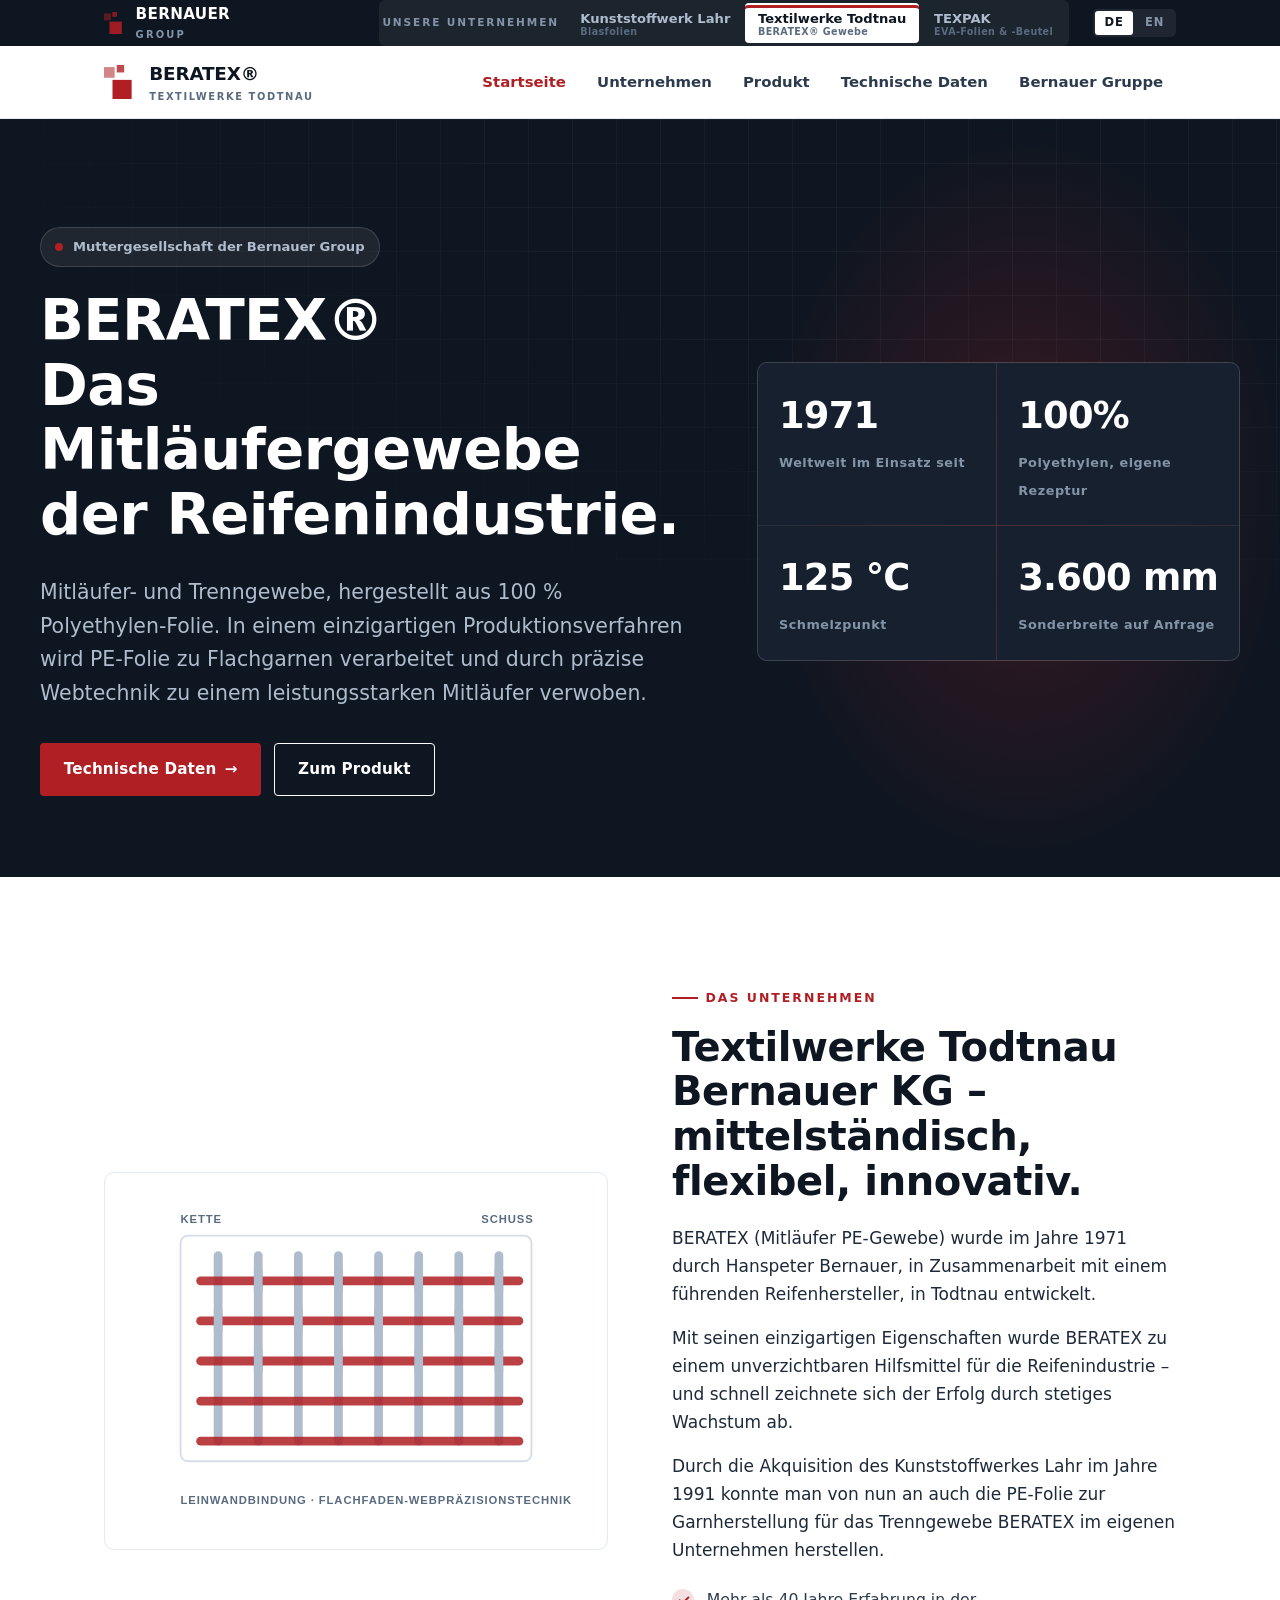
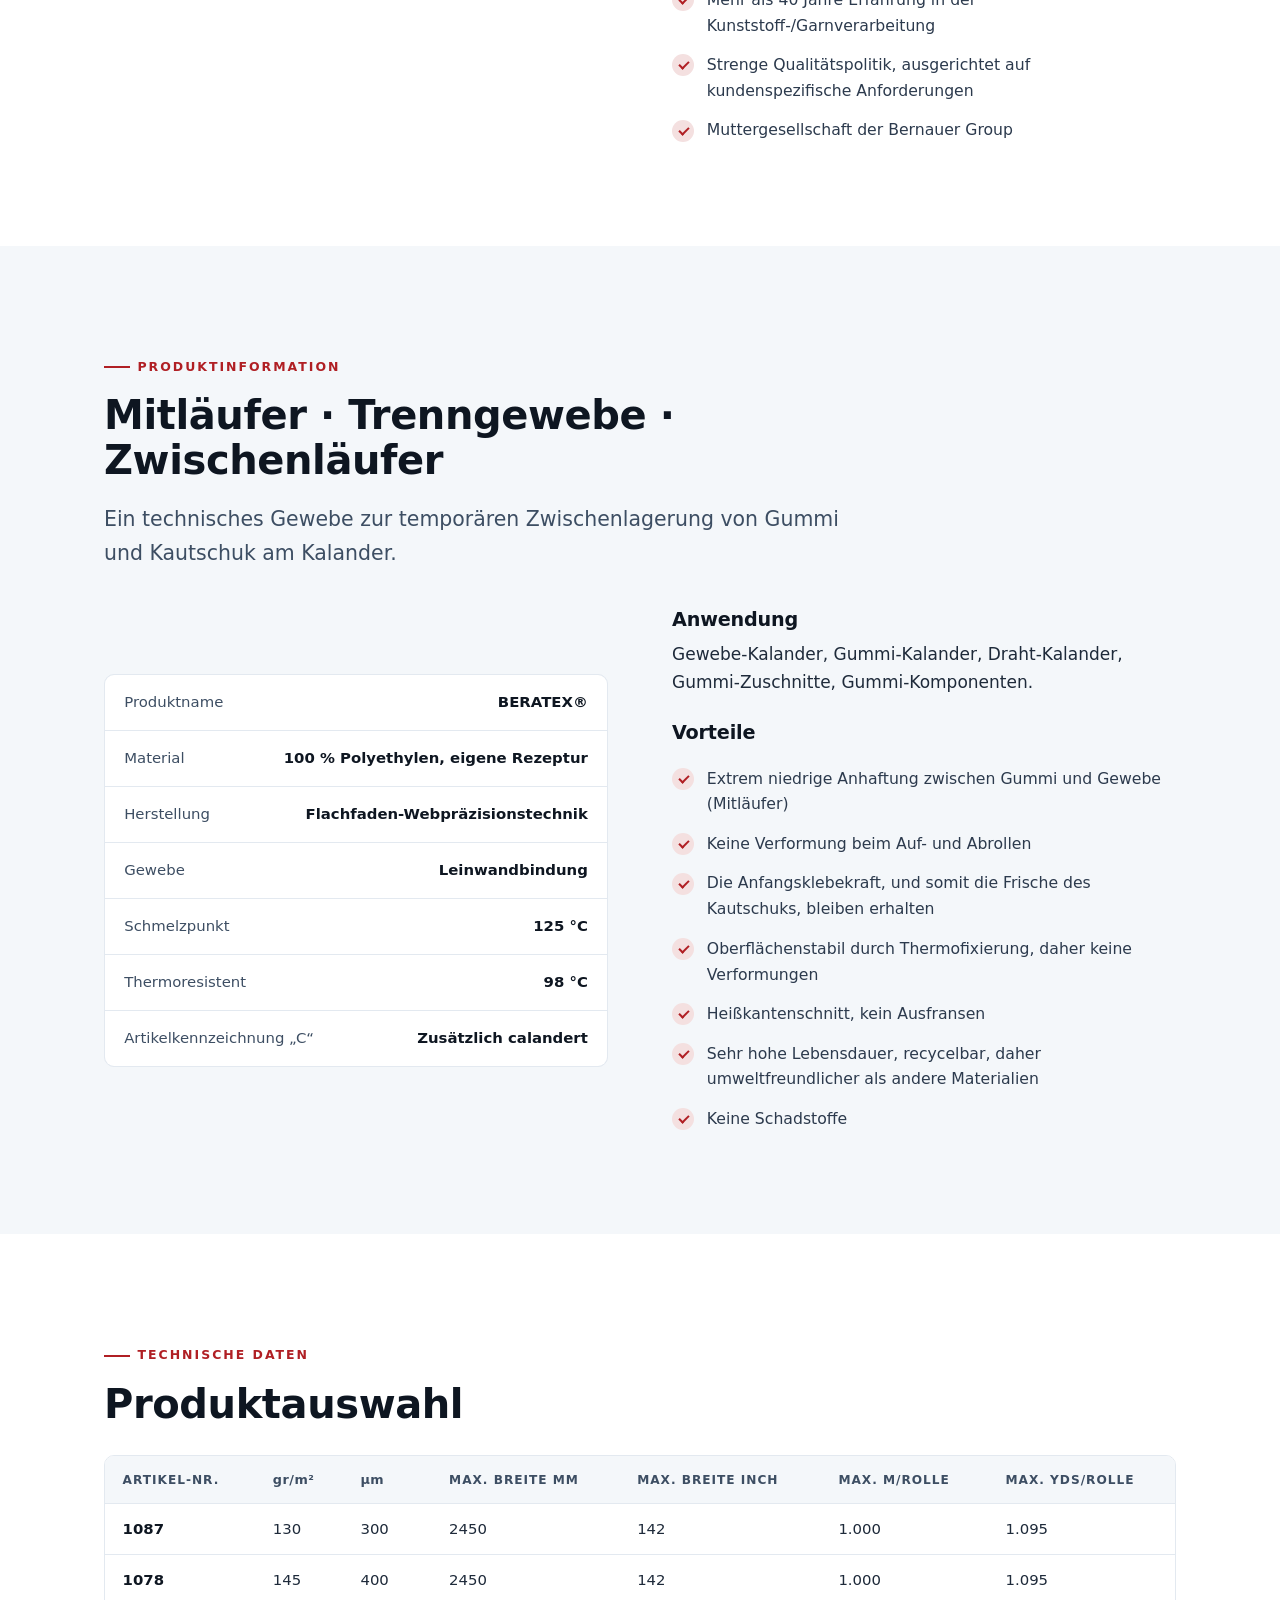
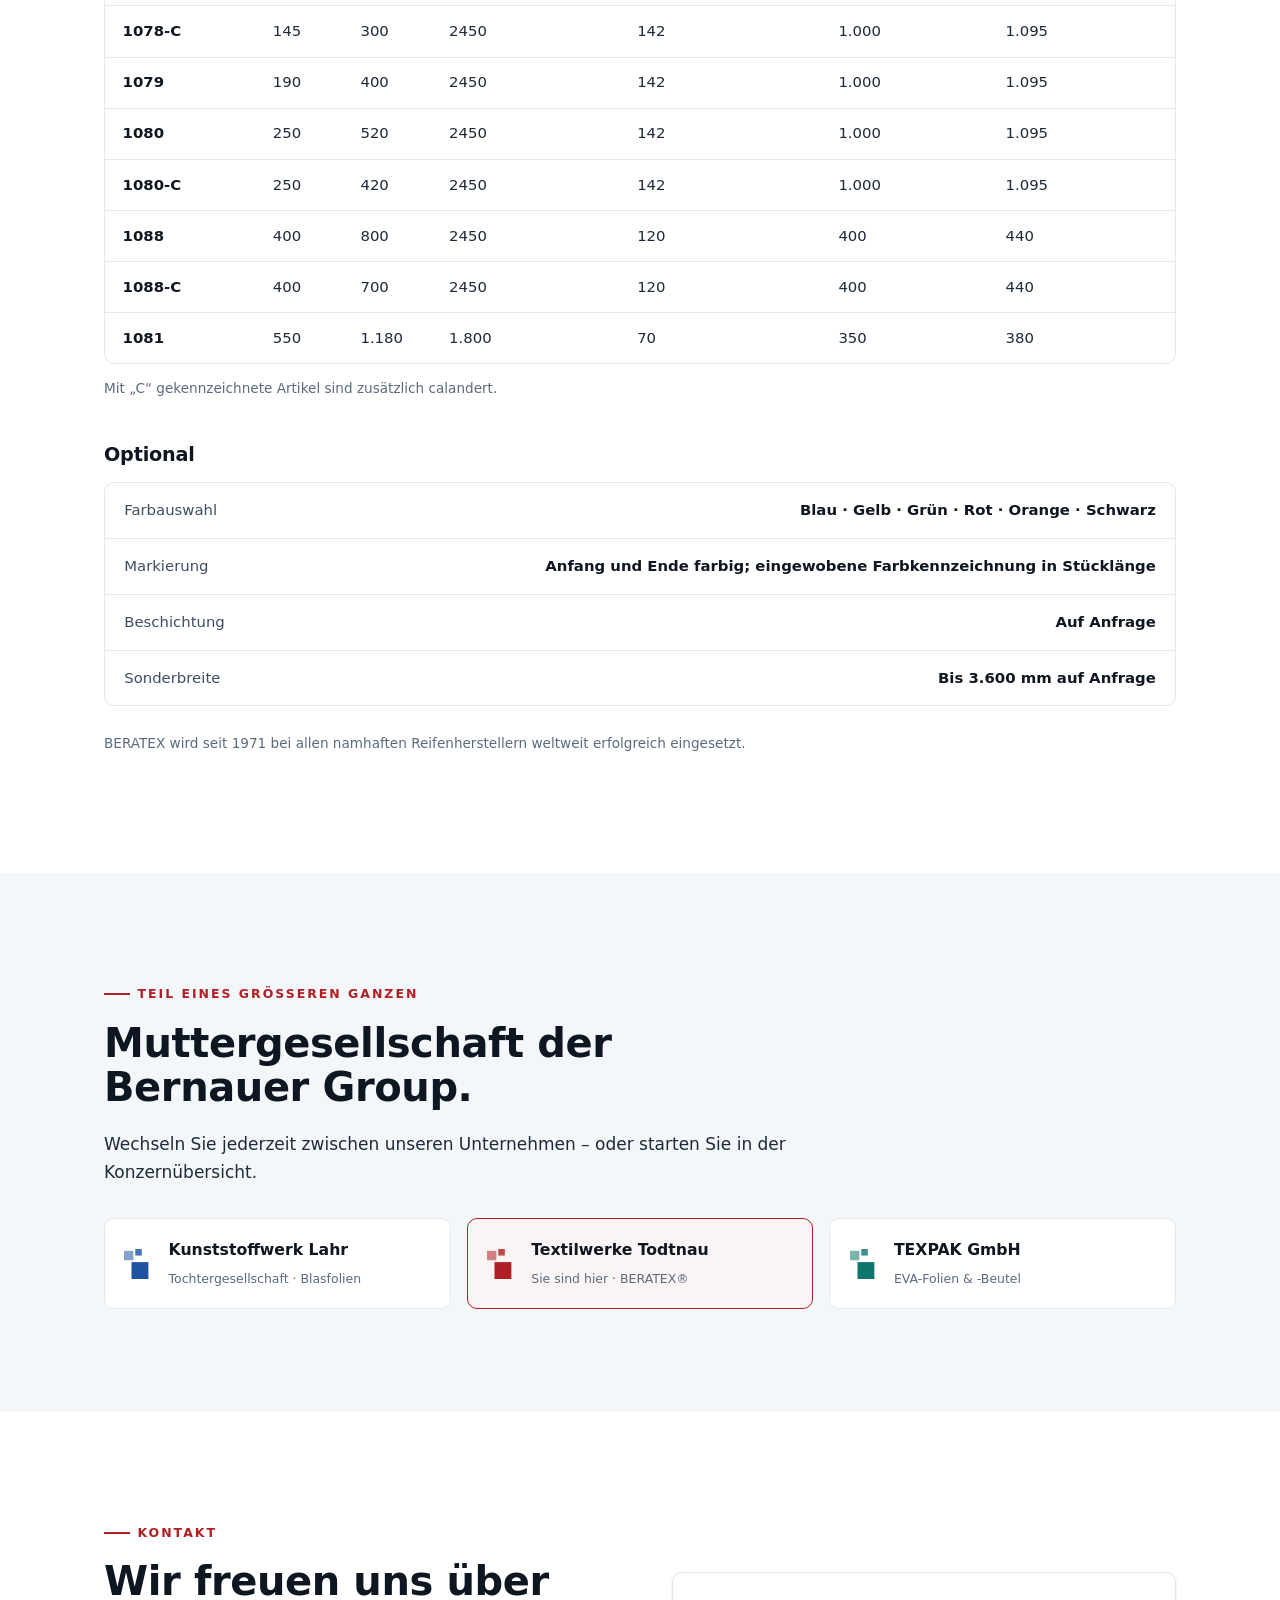
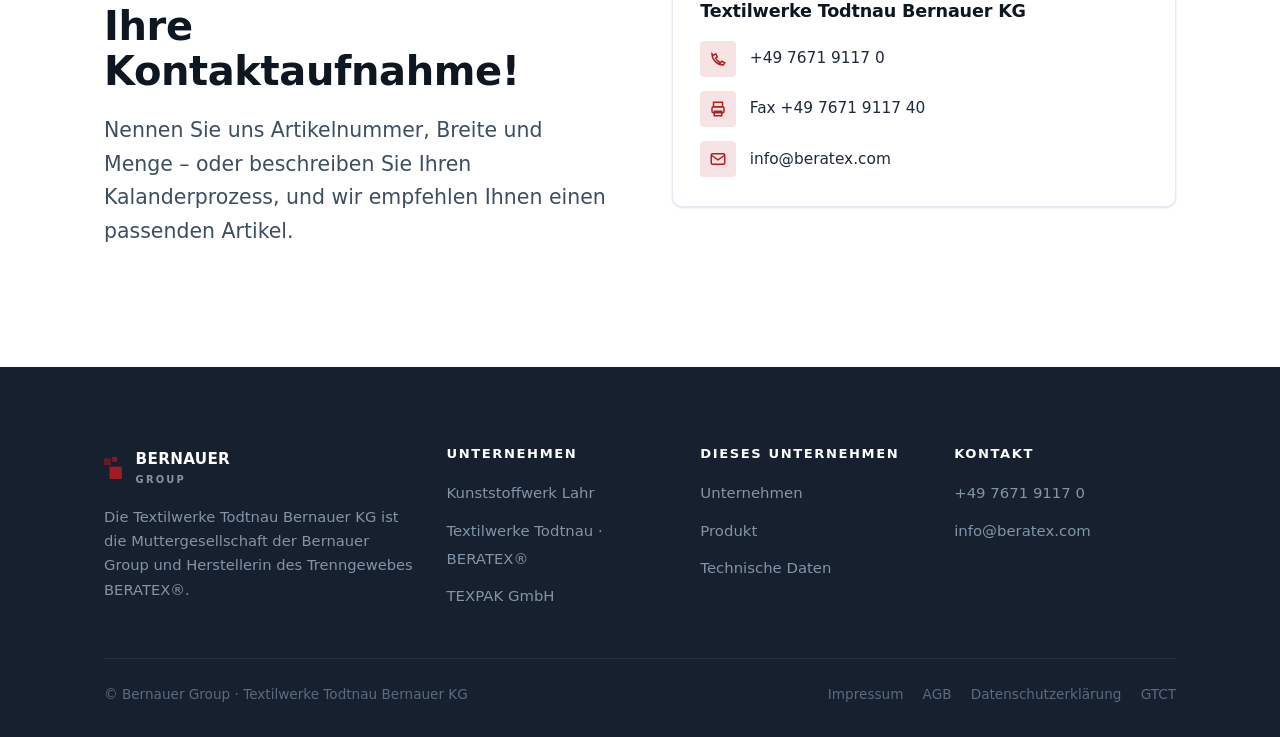
==== beratex.html @ 50db1efd "feat: B2B-Konzernwebsite der Bernauer Group mit Sparten-Weiche und DE/EN Statische Website fuer die " ====
<!DOCTYPE html>
<html lang="de">
<head>
<meta charset="utf-8">
<meta name="viewport" content="width=device-width, initial-scale=1">
<title data-en="Textilwerke Todtnau · BERATEX® — PE release fabrics | Bernauer Group">Textilwerke Todtnau · BERATEX® — PE-Trenngewebe | Bernauer Group</title>
<meta name="description"
      content="Textilwerke Todtnau Bernauer KG, Muttergesellschaft der Bernauer Group: BERATEX® Mitläufer- und Trenngewebe aus 100 % Polyethylen für die internationale Reifenindustrie."
      data-en="Textilwerke Todtnau Bernauer KG, parent company of the Bernauer Group: BERATEX® release and separating fabrics made from 100% polyethylene for the international tyre industry.">
<link rel="stylesheet" href="assets/styles.css">
<style>:root { --brand: var(--beratex); --brand-dark: #8a181c; }</style>
</head>
<body>

<header class="site-header">
  <div class="groupbar">
    <div class="container groupbar__inner">
      <a class="groupbar__brand" href="index.html">
        <svg class="mark" viewBox="0 0 32 32" aria-hidden="true"><rect class="m2" x="0" y="2" width="10" height="10"/><rect class="m3" x="12" y="0" width="7" height="7"/><rect x="8" y="14" width="18" height="18"/></svg>
        <span>BERNAUER<small>Group</small></span>
      </a>

      <nav class="switch" aria-label="Unternehmen der Gruppe">
        <span class="switch__label" data-en="Our companies">Unsere Unternehmen</span>
        <a href="kunststoffwerk-lahr.html" data-brand="kwl">Kunststoffwerk Lahr<small data-en="Blown films">Blasfolien</small></a>
        <a href="beratex.html" data-brand="beratex" class="is-active" aria-current="page">Textilwerke Todtnau<small data-en="BERATEX® fabrics">BERATEX® Gewebe</small></a>
        <a href="texpak.html" data-brand="texpak">TEXPAK<small data-en="EVA films &amp; bags">EVA-Folien &amp; -Beutel</small></a>
      </nav>

      <div class="langswitch" role="group" aria-label="Sprache / Language">
        <button type="button" data-lang="de" aria-pressed="true">DE</button>
        <button type="button" data-lang="en" aria-pressed="false">EN</button>
      </div>
    </div>
  </div>

  <div class="container navbar__inner">
    <a class="brandlink" href="beratex.html">
      <svg class="mark" viewBox="0 0 32 32" aria-hidden="true"><rect class="m2" x="0" y="2" width="10" height="10"/><rect class="m3" x="12" y="0" width="7" height="7"/><rect x="8" y="14" width="18" height="18"/></svg>
      <span class="brandlink__name">BERATEX®<small>Textilwerke Todtnau</small></span>
    </a>

    <button class="nav-toggle" aria-label="Menü öffnen" aria-expanded="false" aria-controls="mainnav">
      <span></span><span></span><span></span>
    </button>

    <nav class="mainnav" id="mainnav" aria-label="Hauptnavigation">
      <div class="mobile-switch">
        <a href="index.html">← Bernauer Group</a>
        <a href="kunststoffwerk-lahr.html">Kunststoffwerk Lahr</a>
        <a href="texpak.html">TEXPAK GmbH</a>
      </div>
      <a href="beratex.html" class="is-active" data-en="Home">Startseite</a>
      <a href="#company" data-en="Company">Unternehmen</a>
      <a href="#product" data-en="Product">Produkt</a>
      <a href="#data" data-en="Technical data">Technische Daten</a>
      <a href="index.html">Bernauer Gruppe</a>
      <a class="btn btn--primary nav-cta" href="#contact" data-en-html="Request a quote <span class=&quot;arrow&quot;>→</span>">Anfrage stellen <span class="arrow">→</span></a>
    </nav>
  </div>
</header>

<main>

  <!-- ══ HERO ══════════════════════════════════════════════════════ -->
  <section class="hero">
    <div class="container hero__inner">
      <div class="hero__grid">
        <div>
          <span class="hero__badge" data-en-html="<span class=&quot;dot&quot;></span> Parent company of the Bernauer Group"><span class="dot"></span> Muttergesellschaft der Bernauer Group</span>
          <h1 data-en-html="BERATEX®<br>The release fabric of the tyre industry.">BERATEX®<br>Das Mitläufergewebe der Reifenindustrie.</h1>
          <p class="lead" data-en="Mitläufer and separating fabrics made from 100% polyethylene film. In a unique production process, PE film is turned into flat yarns and woven by precision weaving technology into a high-performance release fabric.">
            Mitläufer- und Trenngewebe, hergestellt aus 100 % Polyethylen-Folie.
            In einem einzigartigen Produktionsverfahren wird PE-Folie zu
            Flachgarnen verarbeitet und durch präzise Webtechnik zu einem
            leistungsstarken Mitläufer verwoben.
          </p>
          <div class="hero__actions">
            <a class="btn btn--primary" href="#data" data-en-html="Technical data <span class=&quot;arrow&quot;>→</span>">Technische Daten <span class="arrow">→</span></a>
            <a class="btn btn--ghost" href="#product" data-en="About the product">Zum Produkt</a>
          </div>
        </div>

        <div class="hero__stats">
          <div class="hero__stat"><b>1971</b><span data-en="In use worldwide since">Weltweit im Einsatz seit</span></div>
          <div class="hero__stat"><b>100%</b><span data-en="Polyethylene, own formulation">Polyethylen, eigene Rezeptur</span></div>
          <div class="hero__stat"><b>125&nbsp;°C</b><span data-en="Melting point">Schmelzpunkt</span></div>
          <div class="hero__stat"><b>3.600&nbsp;mm</b><span data-en="Special widths on request">Sonderbreite auf Anfrage</span></div>
        </div>
      </div>
    </div>
  </section>

  <!-- ══ UNTERNEHMEN ═══════════════════════════════════════════════ -->
  <section class="section" id="company">
    <div class="container">
      <div class="split">
        <div class="split__media">
          <div class="figure" style="background:#fff">
            <svg viewBox="0 0 400 300" role="img" aria-label="Schema der Flachfaden-Webtechnik: Kette und Schuss">
              <defs><style>
                .warp { stroke:#aebccd; stroke-width:7; stroke-linecap:round; }
                .weft { stroke:#b01f24; stroke-width:7; stroke-linecap:round; opacity:.85; }
                .tx2  { font:600 9px 'Helvetica Neue',Arial,sans-serif; fill:#5a6b80; letter-spacing:.08em; }
                .fr   { fill:none; stroke:#d5dee8; stroke-width:1.5; }
              </style></defs>

              <rect class="fr" x="60" y="50" width="280" height="180" rx="6"/>

              <!-- Kettfäden (vertikal) -->
              <line class="warp" x1="90"  y1="66" x2="90"  y2="214"/>
              <line class="warp" x1="122" y1="66" x2="122" y2="214"/>
              <line class="warp" x1="154" y1="66" x2="154" y2="214"/>
              <line class="warp" x1="186" y1="66" x2="186" y2="214"/>
              <line class="warp" x1="218" y1="66" x2="218" y2="214"/>
              <line class="warp" x1="250" y1="66" x2="250" y2="214"/>
              <line class="warp" x1="282" y1="66" x2="282" y2="214"/>
              <line class="warp" x1="314" y1="66" x2="314" y2="214"/>

              <!-- Schussfäden (horizontal, Leinwandbindung) -->
              <line class="weft" x1="76" y1="86"  x2="330" y2="86"/>
              <line class="weft" x1="76" y1="118" x2="330" y2="118"/>
              <line class="weft" x1="76" y1="150" x2="330" y2="150"/>
              <line class="weft" x1="76" y1="182" x2="330" y2="182"/>
              <line class="weft" x1="76" y1="214" x2="330" y2="214"/>

              <!-- Überkreuzung andeuten -->
              <line class="warp" x1="122" y1="78"  x2="122" y2="94"/>
              <line class="warp" x1="186" y1="78"  x2="186" y2="94"/>
              <line class="warp" x1="250" y1="78"  x2="250" y2="94"/>
              <line class="warp" x1="314" y1="78"  x2="314" y2="94"/>
              <line class="warp" x1="90"  y1="110" x2="90"  y2="126"/>
              <line class="warp" x1="154" y1="110" x2="154" y2="126"/>
              <line class="warp" x1="218" y1="110" x2="218" y2="126"/>
              <line class="warp" x1="282" y1="110" x2="282" y2="126"/>
              <line class="warp" x1="122" y1="142" x2="122" y2="158"/>
              <line class="warp" x1="186" y1="142" x2="186" y2="158"/>
              <line class="warp" x1="250" y1="142" x2="250" y2="158"/>
              <line class="warp" x1="314" y1="142" x2="314" y2="158"/>

              <text class="tx2" x="60" y="264" data-en="PLAIN WEAVE · FLAT-YARN PRECISION WEAVING">LEINWANDBINDUNG · FLACHFADEN-WEBPRÄZISIONSTECHNIK</text>
              <text class="tx2" x="60" y="40" data-en="WARP">KETTE</text>
              <text class="tx2" x="300" y="40" fill="#b01f24" data-en="WEFT">SCHUSS</text>
            </svg>
          </div>
        </div>

        <div>
          <span class="eyebrow" data-en="The company">Das Unternehmen</span>
          <h2 data-en="Textilwerke Todtnau Bernauer KG — medium-sized, flexible, innovative.">Textilwerke Todtnau Bernauer KG – mittelständisch, flexibel, innovativ.</h2>
          <p data-en="BERATEX (PE release fabric) was developed in 1971 by Hanspeter Bernauer in Todtnau, in cooperation with a leading tyre manufacturer.">
            BERATEX (Mitläufer PE-Gewebe) wurde im Jahre 1971 durch Hanspeter
            Bernauer, in Zusammenarbeit mit einem führenden Reifenhersteller, in
            Todtnau entwickelt.
          </p>
          <p data-en="With its unique properties, BERATEX became an indispensable aid for the tyre industry, and success followed quickly through steady growth.">
            Mit seinen einzigartigen Eigenschaften wurde BERATEX zu einem
            unverzichtbaren Hilfsmittel für die Reifenindustrie – und schnell
            zeichnete sich der Erfolg durch stetiges Wachstum ab.
          </p>
          <p data-en="Through the acquisition of Kunststoffwerk Lahr in 1991, the PE film for yarn production for the BERATEX release fabric has been manufactured within our own group ever since.">
            Durch die Akquisition des Kunststoffwerkes Lahr im Jahre 1991 konnte
            man von nun an auch die PE-Folie zur Garnherstellung für das
            Trenngewebe BERATEX im eigenen Unternehmen herstellen.
          </p>
          <ul class="checklist">
            <li><span data-en="More than 40 years of experience in plastics and yarn processing">Mehr als 40 Jahre Erfahrung in der Kunststoff-/Garnverarbeitung</span></li>
            <li><span data-en="A strict quality policy geared to customer-specific requirements">Strenge Qualitätspolitik, ausgerichtet auf kundenspezifische Anforderungen</span></li>
            <li><span data-en="Parent company of the Bernauer Group">Muttergesellschaft der Bernauer Group</span></li>
          </ul>
        </div>
      </div>
    </div>
  </section>

  <!-- ══ PRODUKT ═══════════════════════════════════════════════════ -->
  <section class="section bg-paper" id="product">
    <div class="container">
      <div style="max-width:70ch">
        <span class="eyebrow" data-en="Product information">Produktinformation</span>
        <h2 data-en="Mitläufer · separating fabric · intermediate liner">Mitläufer · Trenngewebe · Zwischenläufer</h2>
        <p class="lead" data-en="A technical fabric for the temporary interim storage of rubber and compound on calender lines.">
          Ein technisches Gewebe zur temporären Zwischenlagerung von Gummi und
          Kautschuk am Kalander.
        </p>
      </div>

      <div class="split" style="margin-top:2.4rem">
        <div>
          <div class="specs">
            <div><span class="k" data-en="Product name">Produktname</span><span class="v">BERATEX®</span></div>
            <div><span class="k" data-en="Material">Material</span><span class="v" data-en="100% polyethylene, own formulation">100 % Polyethylen, eigene Rezeptur</span></div>
            <div><span class="k" data-en="Manufacturing">Herstellung</span><span class="v" data-en="Flat-yarn precision weaving">Flachfaden-Webpräzisionstechnik</span></div>
            <div><span class="k" data-en="Weave">Gewebe</span><span class="v" data-en="Plain weave">Leinwandbindung</span></div>
            <div><span class="k" data-en="Melting point">Schmelzpunkt</span><span class="v">125 °C</span></div>
            <div><span class="k" data-en="Thermally resistant">Thermoresistent</span><span class="v">98 °C</span></div>
            <div><span class="k" data-en="Article marking “C”">Artikelkennzeichnung „C“</span><span class="v" data-en="Additionally calendered">Zusätzlich calandert</span></div>
          </div>
        </div>

        <div>
          <h3 data-en="Application">Anwendung</h3>
          <p data-en="Fabric calenders, rubber calenders, wire calenders, rubber cut parts, rubber components.">
            Gewebe-Kalander, Gummi-Kalander, Draht-Kalander, Gummi-Zuschnitte,
            Gummi-Komponenten.
          </p>

          <h3 style="margin-top:1.6rem" data-en="Benefits">Vorteile</h3>
          <ul class="checklist">
            <li><span data-en="Extremely low adhesion between rubber and fabric (Mitläufer)">Extrem niedrige Anhaftung zwischen Gummi und Gewebe (Mitläufer)</span></li>
            <li><span data-en="No deformation during winding and unwinding">Keine Verformung beim Auf- und Abrollen</span></li>
            <li><span data-en="Initial tack — and therefore the freshness of the rubber — is retained">Die Anfangsklebekraft, und somit die Frische des Kautschuks, bleiben erhalten</span></li>
            <li><span data-en="Surface-stable through thermal fixing, therefore no deformation">Oberflächenstabil durch Thermofixierung, daher keine Verformungen</span></li>
            <li><span data-en="Hot-edge cut, no fraying">Heißkantenschnitt, kein Ausfransen</span></li>
            <li><span data-en="Very long service life, recyclable, therefore more environmentally friendly than other materials">Sehr hohe Lebensdauer, recycelbar, daher umweltfreundlicher als andere Materialien</span></li>
            <li><span data-en="No hazardous substances">Keine Schadstoffe</span></li>
          </ul>
        </div>
      </div>
    </div>
  </section>

  <!-- ══ TECHNISCHE DATEN ══════════════════════════════════════════ -->
  <section class="section" id="data">
    <div class="container">
      <div style="max-width:70ch">
        <span class="eyebrow" data-en="Technical data">Technische Daten</span>
        <h2 data-en="Product selection">Produktauswahl</h2>
      </div>

      <div class="table-wrap" style="margin-top:1.8rem">
        <table class="data">
          <thead>
            <tr>
              <th data-en="Article no.">Artikel-Nr.</th>
              <th class="unit">gr/m²</th>
              <th class="unit">µm</th>
              <th data-en="max. width mm">max. Breite mm</th>
              <th data-en="max. width inch">max. Breite inch</th>
              <th data-en="max. m/roll">max. m/Rolle</th>
              <th data-en="max. yds/roll">max. yds/Rolle</th>
            </tr>
          </thead>
          <tbody>
            <tr><td>1087</td><td class="num">130</td><td class="num">300</td><td class="num">2450</td><td class="num">142</td><td class="num" data-en="1,000">1.000</td><td class="num" data-en="1,095">1.095</td></tr>
            <tr><td>1078</td><td class="num">145</td><td class="num">400</td><td class="num">2450</td><td class="num">142</td><td class="num" data-en="1,000">1.000</td><td class="num" data-en="1,095">1.095</td></tr>
            <tr><td>1078-C</td><td class="num">145</td><td class="num">300</td><td class="num">2450</td><td class="num">142</td><td class="num" data-en="1,000">1.000</td><td class="num" data-en="1,095">1.095</td></tr>
            <tr><td>1079</td><td class="num">190</td><td class="num">400</td><td class="num">2450</td><td class="num">142</td><td class="num" data-en="1,000">1.000</td><td class="num" data-en="1,095">1.095</td></tr>
            <tr><td>1080</td><td class="num">250</td><td class="num">520</td><td class="num">2450</td><td class="num">142</td><td class="num" data-en="1,000">1.000</td><td class="num" data-en="1,095">1.095</td></tr>
            <tr><td>1080-C</td><td class="num">250</td><td class="num">420</td><td class="num">2450</td><td class="num">142</td><td class="num" data-en="1,000">1.000</td><td class="num" data-en="1,095">1.095</td></tr>
            <tr><td>1088</td><td class="num">400</td><td class="num">800</td><td class="num">2450</td><td class="num">120</td><td class="num">400</td><td class="num">440</td></tr>
            <tr><td>1088-C</td><td class="num">400</td><td class="num">700</td><td class="num">2450</td><td class="num">120</td><td class="num">400</td><td class="num">440</td></tr>
            <tr><td>1081</td><td class="num">550</td><td class="num" data-en="1,180">1.180</td><td class="num" data-en="1,800">1.800</td><td class="num">70</td><td class="num">350</td><td class="num">380</td></tr>
          </tbody>
        </table>
      </div>
      <p class="table-note" data-en="Articles marked “C” are additionally calendered.">Mit „C“ gekennzeichnete Artikel sind zusätzlich calandert.</p>

      <h3 style="margin-top:2.8rem" data-en="Optional">Optional</h3>
      <div class="specs" style="margin-top:1rem">
        <div><span class="k" data-en="Colour selection">Farbauswahl</span><span class="v" data-en="Blue · yellow · green · red · orange · black">Blau · Gelb · Grün · Rot · Orange · Schwarz</span></div>
        <div><span class="k" data-en="Marking">Markierung</span><span class="v" data-en="Start and end coloured; woven-in colour marking per piece length">Anfang und Ende farbig; eingewobene Farbkennzeichnung in Stücklänge</span></div>
        <div><span class="k" data-en="Coating">Beschichtung</span><span class="v" data-en="On request">Auf Anfrage</span></div>
        <div><span class="k" data-en="Special width">Sonderbreite</span><span class="v" data-en="Up to 3,600 mm on request">Bis 3.600 mm auf Anfrage</span></div>
      </div>

      <p class="table-note" style="margin-top:1.6rem" data-en="BERATEX has been used successfully by all well-known tyre manufacturers worldwide since 1971.">
        BERATEX wird seit 1971 bei allen namhaften Reifenherstellern weltweit
        erfolgreich eingesetzt.
      </p>
    </div>
  </section>

  <!-- ══ TEIL DER GRUPPE ═══════════════════════════════════════════ -->
  <section class="section bg-paper">
    <div class="container">
      <div style="max-width:64ch;margin-bottom:2rem">
        <span class="eyebrow" data-en="Part of something bigger">Teil eines größeren Ganzen</span>
        <h2 data-en="Parent company of the Bernauer Group.">Muttergesellschaft der Bernauer Group.</h2>
        <p data-en="Switch between our companies at any time — or start from the group overview.">Wechseln Sie jederzeit zwischen unseren Unternehmen – oder starten Sie in der Konzernübersicht.</p>
      </div>

      <div class="siblings">
        <a class="sibling" href="kunststoffwerk-lahr.html" data-brand="kwl">
          <svg class="mark" viewBox="0 0 32 32" aria-hidden="true"><rect class="m2" x="0" y="2" width="10" height="10"/><rect class="m3" x="12" y="0" width="7" height="7"/><rect x="8" y="14" width="18" height="18"/></svg>
          <span><b>Kunststoffwerk Lahr</b><small data-en="Subsidiary · Blown films">Tochtergesellschaft · Blasfolien</small></span>
        </a>
        <a class="sibling is-current" href="beratex.html" data-brand="beratex">
          <svg class="mark" viewBox="0 0 32 32" aria-hidden="true"><rect class="m2" x="0" y="2" width="10" height="10"/><rect class="m3" x="12" y="0" width="7" height="7"/><rect x="8" y="14" width="18" height="18"/></svg>
          <span><b>Textilwerke Todtnau</b><small data-en="You are here · BERATEX®">Sie sind hier · BERATEX®</small></span>
        </a>
        <a class="sibling" href="texpak.html" data-brand="texpak">
          <svg class="mark" viewBox="0 0 32 32" aria-hidden="true"><rect class="m2" x="0" y="2" width="10" height="10"/><rect class="m3" x="12" y="0" width="7" height="7"/><rect x="8" y="14" width="18" height="18"/></svg>
          <span><b>TEXPAK GmbH</b><small data-en="EVA films &amp; bags">EVA-Folien &amp; -Beutel</small></span>
        </a>
      </div>
    </div>
  </section>

  <!-- ══ KONTAKT ═══════════════════════════════════════════════════ -->
  <section class="section" id="contact">
    <div class="container">
      <div class="split">
        <div>
          <span class="eyebrow" data-en="Contact">Kontakt</span>
          <h2 data-en="We look forward to hearing from you.">Wir freuen uns über Ihre Kontaktaufnahme!</h2>
          <p class="lead" data-en="Tell us your article number, width and quantity — or describe your calender process and we will recommend a suitable article.">
            Nennen Sie uns Artikelnummer, Breite und Menge – oder beschreiben Sie
            Ihren Kalanderprozess, und wir empfehlen Ihnen einen passenden Artikel.
          </p>
        </div>
        <div>
          <div class="contact-card">
            <h3>Textilwerke Todtnau Bernauer KG</h3>
            <ul class="contact-list">
              <li>
                <span class="ico" aria-hidden="true"><svg viewBox="0 0 24 24" fill="none" stroke="currentColor" stroke-width="2"><path d="M4 5c0 8 7 15 15 15l2-3-4-2-2 2a13 13 0 01-6-6l2-2-2-4-3 2z"/></svg></span>
                <a href="tel:+4976719117">+49 7671 9117 0</a>
              </li>
              <li>
                <span class="ico" aria-hidden="true"><svg viewBox="0 0 24 24" fill="none" stroke="currentColor" stroke-width="2"><rect x="6" y="3" width="12" height="6"/><rect x="4" y="9" width="16" height="8" rx="2"/><rect x="7" y="15" width="10" height="6"/></svg></span>
                <span><span data-en="Fax">Fax</span> +49 7671 9117 40</span>
              </li>
              <li>
                <span class="ico" aria-hidden="true"><svg viewBox="0 0 24 24" fill="none" stroke="currentColor" stroke-width="2"><rect x="3" y="5" width="18" height="14" rx="2"/><path d="M3 7l9 6 9-6"/></svg></span>
                <a href="mailto:info@beratex.com">info@beratex.com</a>
              </li>
            </ul>
          </div>
        </div>
      </div>
    </div>
  </section>

</main>

<footer class="site-footer">
  <div class="container">
    <div class="footer__grid footer">
      <div class="footer__brand">
        <span class="groupbar__brand">
          <svg class="mark" viewBox="0 0 32 32" aria-hidden="true"><rect class="m2" x="0" y="2" width="10" height="10"/><rect class="m3" x="12" y="0" width="7" height="7"/><rect x="8" y="14" width="18" height="18"/></svg>
          <span>BERNAUER<small>Group</small></span>
        </span>
        <p data-en="Textilwerke Todtnau Bernauer KG is the parent company of the Bernauer Group and the manufacturer of the BERATEX® release fabric.">Die Textilwerke Todtnau Bernauer KG ist die Muttergesellschaft der Bernauer Group und Herstellerin des Trenngewebes BERATEX®.</p>
      </div>
      <div>
        <h4 data-en="Companies">Unternehmen</h4>
        <ul>
          <li><a href="kunststoffwerk-lahr.html">Kunststoffwerk Lahr</a></li>
          <li><a href="beratex.html">Textilwerke Todtnau · BERATEX®</a></li>
          <li><a href="texpak.html">TEXPAK GmbH</a></li>
        </ul>
      </div>
      <div>
        <h4 data-en="This company">Dieses Unternehmen</h4>
        <ul>
          <li><a href="#company" data-en="Company">Unternehmen</a></li>
          <li><a href="#product" data-en="Product">Produkt</a></li>
          <li><a href="#data" data-en="Technical data">Technische Daten</a></li>
        </ul>
      </div>
      <div>
        <h4 data-en="Contact">Kontakt</h4>
        <ul>
          <li><a href="tel:+4976719117">+49 7671 9117 0</a></li>
          <li><a href="mailto:info@beratex.com">info@beratex.com</a></li>
        </ul>
      </div>
    </div>
    <div class="footer__bottom">
      <span>© Bernauer Group · Textilwerke Todtnau Bernauer KG</span>
      <nav>
        <a href="#" data-en="Imprint">Impressum</a><a href="#" data-en="Terms &amp; Conditions">AGB</a><a href="#" data-en="Privacy Policy">Datenschutzerklärung</a><a href="#">GTCT</a>
      </nav>
    </div>
  </div>
</footer>

<script src="assets/app.js"></script>
</body>
</html>
---- assets/styles.css ----
/* =====================================================================
   BERNAUER GROUP — Konzern-Website (Redesign)
   Clean · modern · industriell-seriös
   Ein gemeinsames Design-System für die Gruppe und ihre 3 Sparten.
   ===================================================================== */

/* ---------- Design Tokens ---------- */
:root {
  /* Neutrale Industrie-Palette */
  --ink:        #0e1621;
  --slate-900:  #16202e;
  --slate-800:  #1e2a3a;
  --slate-700:  #2c3a4d;
  --slate-600:  #3d4e63;
  --slate-500:  #5a6b80;
  --slate-400:  #8394a8;
  --slate-300:  #aebccd;
  --slate-200:  #d5dee8;
  --line:       #e3e9f0;
  --paper:      #f4f7fa;
  --paper-2:    #eef2f7;
  --white:      #ffffff;

  /* Konzern-Leitfarbe (Bernauer) */
  --bernauer:      #a01c24;
  --bernauer-dark: #7c141b;

  /* Sparten-Akzente */
  --kwl:      #1f52a0;   /* Kunststoffwerk Lahr  – Blau  */
  --beratex:  #b01f24;   /* Textilwerke Todtnau  – Rot   */
  --texpak:   #0f766e;   /* Texpak               – Petrol*/

  /* Pro Seite überschreibbar */
  --brand:      var(--bernauer);
  --brand-dark: var(--bernauer-dark);

  --radius:   4px;
  --radius-lg:10px;
  --shadow-sm: 0 1px 2px rgba(14,22,33,.06), 0 1px 3px rgba(14,22,33,.08);
  --shadow-md: 0 6px 20px rgba(14,22,33,.08), 0 2px 6px rgba(14,22,33,.06);
  --shadow-lg: 0 24px 60px rgba(14,22,33,.16);

  --maxw: 1200px;
  --gutter: clamp(20px, 5vw, 64px);

  --font: "Helvetica Neue", "Segoe UI", system-ui, -apple-system, Arial, sans-serif;
}

*, *::before, *::after { box-sizing: border-box; }

/* clip statt hidden: verhindert waagerechtes Scrollen durch die
   ausgeblendete Mobil-Navigation, ohne position:sticky zu zerstören. */
html { scroll-behavior: smooth; -webkit-text-size-adjust: 100%; overflow-x: clip; }

body {
  margin: 0;
  font-family: var(--font);
  color: var(--slate-800);
  background: var(--white);
  line-height: 1.65;
  font-size: 17px;
  -webkit-font-smoothing: antialiased;
  overflow-x: clip;
}

img { max-width: 100%; display: block; }
a { color: inherit; text-decoration: none; }

h1, h2, h3, h4 {
  margin: 0 0 .5em;
  color: var(--ink);
  line-height: 1.12;
  font-weight: 800;
  letter-spacing: -.01em;
}
h1 { font-size: clamp(2.1rem, 5vw, 3.6rem); }
h2 { font-size: clamp(1.7rem, 3.4vw, 2.5rem); }
h3 { font-size: 1.2rem; }
p  { margin: 0 0 1rem; }

.container { max-width: var(--maxw); margin-inline: auto; padding-inline: var(--gutter); }

/* Sprungziele nicht unter der klebenden Kopfzeile verstecken */
section[id], [id^="contact"], [id^="data"] { scroll-margin-top: 130px; }
.section  { padding: clamp(56px, 8vw, 110px) 0; }
.section--tight { padding: clamp(40px, 6vw, 72px) 0; }
.bg-paper { background: var(--paper); }
.bg-ink   { background: var(--ink); color: var(--slate-200); }
.bg-ink h1, .bg-ink h2, .bg-ink h3 { color: #fff; }

/* Eyebrow / Kicker */
.eyebrow {
  display: inline-flex;
  align-items: center;
  gap: .6em;
  font-size: .78rem;
  font-weight: 700;
  letter-spacing: .16em;
  text-transform: uppercase;
  color: var(--brand);
  margin-bottom: 1rem;
}
.eyebrow::before {
  content: "";
  width: 26px; height: 2px;
  background: var(--brand);
  display: inline-block;
}
.bg-ink .eyebrow { color: var(--slate-300); }
.bg-ink .eyebrow::before { background: var(--brand); }

.lead { font-size: clamp(1.05rem, 1.6vw, 1.28rem); color: var(--slate-600); max-width: 62ch; }
.bg-ink .lead { color: var(--slate-300); }

/* ---------- Buttons ---------- */
.btn {
  display: inline-flex; align-items: center; gap: .55em;
  font-weight: 700; font-size: .95rem;
  padding: .85em 1.5em;
  border-radius: var(--radius);
  border: 1.5px solid transparent;
  cursor: pointer; transition: .18s ease;
  letter-spacing: .01em;
}
.btn--primary { background: var(--brand); color: #fff; }
.btn--primary:hover { background: var(--brand-dark); transform: translateY(-1px); }
.btn--ghost { border-color: currentColor; color: var(--ink); }
.btn--ghost:hover { background: var(--ink); color: #fff; border-color: var(--ink); }
/* Auf dunklem Grund (Hero, CTA, Ink-Sektionen) muss der Ghost-Button hell sein */
.bg-ink .btn--ghost, .hero .btn--ghost, .cta .btn--ghost { color: #fff; }
.bg-ink .btn--ghost:hover, .hero .btn--ghost:hover, .cta .btn--ghost:hover { background: #fff; color: var(--ink); border-color: #fff; }
.btn .arrow { transition: transform .18s ease; }
.btn:hover .arrow { transform: translateX(3px); }

/* =====================================================================
   LOGO-MARKE  (geometrisches Quadrat-Motiv der Bernauer Group)
   ===================================================================== */
.mark { width: 34px; height: 34px; flex: 0 0 auto; }
.mark rect { fill: currentColor; }
.mark .m2 { opacity: .55; }
.mark .m3 { opacity: .8; }

/* =====================================================================
   HEADER  +  KONZERN-WEICHE (Sparten-Umschalter)
   ===================================================================== */
.site-header {
  position: sticky; top: 0; z-index: 60;
  background: rgba(255,255,255,.92);
  backdrop-filter: saturate(160%) blur(10px);
  border-bottom: 1px solid var(--line);
}

/* Zeile 1: Konzern-Identität + Weiche */
.groupbar {
  background: var(--ink);
  color: var(--slate-300);
}
.groupbar__inner {
  display: flex; align-items: center; gap: 1.5rem;
  min-height: 46px;
  flex-wrap: wrap;
}
.groupbar__brand {
  display: inline-flex; align-items: center; gap: .6rem;
  color: #fff; font-weight: 800; letter-spacing: .02em;
  font-size: .95rem;
}
.groupbar__brand .mark { width: 22px; height: 22px; color: var(--bernauer); }
.groupbar__brand span small {
  display: block; font-size: .62rem; font-weight: 600;
  letter-spacing: .22em; color: var(--slate-400); text-transform: uppercase;
}

/* Sprachumschalter DE / EN */
.langswitch { display: inline-flex; gap: 2px; background: rgba(255,255,255,.07); border-radius: 5px; padding: 2px; }
.langswitch button {
  appearance: none; border: 0; cursor: pointer; background: transparent;
  color: var(--slate-400); font: 700 .72rem/1 var(--font); letter-spacing: .08em;
  padding: .38rem .6rem; border-radius: 3px; transition: .15s ease;
}
.langswitch button:hover { color: #fff; background: rgba(255,255,255,.08); }
.langswitch button[aria-pressed="true"] { background: #fff; color: var(--ink); }

/* Die WEICHE: Umschalter zwischen den 3 Sparten */
.switch {
  margin-left: auto;
  display: flex; align-items: stretch; gap: 2px; flex-wrap: wrap; justify-content: flex-end;
  background: rgba(255,255,255,.06);
  border-radius: 6px; padding: 3px;
}
.switch__label {
  align-self: center;
  font-size: .66rem; letter-spacing: .18em; text-transform: uppercase;
  color: var(--slate-400); font-weight: 700; margin-right: .4rem;
}
.switch a {
  display: inline-flex; flex-direction: column; justify-content: center;
  padding: .35rem .8rem; border-radius: 4px;
  font-size: .82rem; font-weight: 700; color: var(--slate-300);
  line-height: 1.15; transition: .16s ease; white-space: nowrap;
  border-top: 2px solid transparent;
}
.switch a small { font-size: .6rem; font-weight: 600; color: var(--slate-500); letter-spacing: .04em; }
.switch a:hover { background: rgba(255,255,255,.08); color: #fff; }
.switch a.is-active { background: #fff; color: var(--ink); }
.switch a.is-active small { color: var(--slate-500); }
.switch a[data-brand="kwl"].is-active     { box-shadow: inset 0 3px 0 var(--kwl); }
.switch a[data-brand="beratex"].is-active { box-shadow: inset 0 3px 0 var(--beratex); }
.switch a[data-brand="texpak"].is-active  { box-shadow: inset 0 3px 0 var(--texpak); }

/* Zeile 2: Sparten-Navigation */
.navbar__inner {
  display: flex; align-items: center; gap: 1.25rem;
  min-height: 72px;
}
.brandlink { display: inline-flex; align-items: center; gap: .7rem; color: var(--ink); }
.brandlink .mark { color: var(--brand); }
.brandlink__name { font-weight: 800; font-size: 1.15rem; letter-spacing: -.01em; }
.brandlink__name small {
  display: block; font-size: .62rem; font-weight: 600; letter-spacing: .16em;
  color: var(--slate-500); text-transform: uppercase; white-space: nowrap;
}
.mainnav {
  margin-left: auto; display: flex; align-items: center; gap: .35rem;
}
.mainnav a {
  padding: .55rem .8rem; border-radius: var(--radius);
  font-weight: 600; font-size: .93rem; color: var(--slate-700);
  transition: .15s ease; white-space: nowrap;   /* Navigation nie umbrechen */
}
.mainnav a:hover { color: var(--brand); background: var(--paper); }
.mainnav a.is-active { color: var(--brand); }
.nav-cta { margin-left: .4rem; }

.nav-toggle {
  display: none; margin-left: auto;
  width: 44px; height: 44px; border: 1px solid var(--line);
  background: #fff; border-radius: var(--radius); cursor: pointer;
  flex-direction: column; justify-content: center; align-items: center; gap: 5px;
}
.nav-toggle span { width: 20px; height: 2px; background: var(--ink); transition: .2s; }

/* =====================================================================
   HERO
   ===================================================================== */
.hero {
  position: relative;
  background: var(--ink);
  color: #fff;
  overflow: hidden;
}
.hero::before {
  /* technische Blueprint-Raster-Textur */
  content: "";
  position: absolute; inset: 0;
  background-image:
    linear-gradient(rgba(255,255,255,.04) 1px, transparent 1px),
    linear-gradient(90deg, rgba(255,255,255,.04) 1px, transparent 1px);
  background-size: 44px 44px;
  mask-image: radial-gradient(120% 100% at 80% 0%, #000 30%, transparent 75%);
}
.hero::after {
  content: "";
  position: absolute; top: -20%; right: -10%;
  width: 60vw; height: 140%;
  background: radial-gradient(closest-side, color-mix(in srgb, var(--brand) 55%, transparent), transparent 70%);
  opacity: .5;
  pointer-events: none;
}
.hero__inner { position: relative; z-index: 1; padding: clamp(64px, 12vh, 150px) 0 clamp(56px, 9vh, 120px); }
.hero__grid { display: grid; grid-template-columns: 1.15fr .85fr; gap: clamp(2rem, 5vw, 4rem); align-items: center; }
.hero h1 { color: #fff; }
.hero .lead { color: var(--slate-300); margin-bottom: 2rem; }
.hero__actions { display: flex; gap: .8rem; flex-wrap: wrap; }

.hero__badge {
  display: inline-flex; align-items: center; gap: .6rem;
  background: rgba(255,255,255,.07); border: 1px solid rgba(255,255,255,.14);
  padding: .5rem .9rem; border-radius: 100px; font-size: .82rem;
  color: var(--slate-300); font-weight: 600; margin-bottom: 1.4rem;
}
.hero__badge .dot { width: 8px; height: 8px; border-radius: 50%; background: var(--brand); }

/* Kennzahlen im Hero */
.hero__stats { display: grid; grid-template-columns: repeat(2, 1fr); gap: 1px; background: rgba(255,255,255,.1);
  border: 1px solid rgba(255,255,255,.1); border-radius: var(--radius-lg); overflow: hidden; }
.hero__stat { background: var(--slate-900); padding: 1.4rem 1.3rem; }
.hero__stat b { display: block; font-size: clamp(1.7rem, 3vw, 2.3rem); color: #fff; font-weight: 800; letter-spacing: -.02em; }
.hero__stat span { font-size: .8rem; color: var(--slate-400); font-weight: 600; letter-spacing: .04em; }

/* =====================================================================
   KONZERN-WEICHE als große Karten (Startseite)
   ===================================================================== */
.divisions { display: grid; grid-template-columns: repeat(3, 1fr); gap: 1.25rem; }
.division {
  position: relative; display: flex; flex-direction: column;
  background: #fff; border: 1px solid var(--line); border-radius: var(--radius-lg);
  overflow: hidden; transition: .22s ease; box-shadow: var(--shadow-sm);
}
.division:hover { transform: translateY(-4px); box-shadow: var(--shadow-md); border-color: var(--slate-200); }
.division__top { height: 8px; }
.division[data-brand="kwl"]     .division__top { background: var(--kwl); }
.division[data-brand="beratex"] .division__top { background: var(--beratex); }
.division[data-brand="texpak"]  .division__top { background: var(--texpak); }
.division__body { padding: 1.9rem 1.7rem 1.7rem; display: flex; flex-direction: column; flex: 1; }
.division__mark { margin-bottom: 1.1rem; }
.division[data-brand="kwl"]     .division__mark { color: var(--kwl); }
.division[data-brand="beratex"] .division__mark { color: var(--beratex); }
.division[data-brand="texpak"]  .division__mark { color: var(--texpak); }
.division__mark .mark { width: 40px; height: 40px; }
.division h3 { font-size: 1.28rem; margin-bottom: .15rem; }
.division__role { font-size: .74rem; font-weight: 700; letter-spacing: .12em; text-transform: uppercase; color: var(--slate-500); margin-bottom: .9rem; }
.division p { color: var(--slate-600); font-size: .97rem; flex: 1; }
.division__tags { display: flex; flex-wrap: wrap; gap: .4rem; margin: .3rem 0 1.3rem; }
.division__tags span { font-size: .74rem; font-weight: 600; color: var(--slate-600); background: var(--paper); border: 1px solid var(--line); padding: .25rem .6rem; border-radius: 100px; }
.division__link { display: inline-flex; align-items: center; gap: .5rem; font-weight: 700; font-size: .92rem; margin-top: auto; }
.division[data-brand="kwl"]     .division__link { color: var(--kwl); }
.division[data-brand="beratex"] .division__link { color: var(--beratex); }
.division[data-brand="texpak"]  .division__link { color: var(--texpak); }
.division__link .arrow { transition: transform .18s ease; }
.division:hover .division__link .arrow { transform: translateX(4px); }
.division__anchor {
  position: absolute; top: 1rem; right: 1rem; font-size: .64rem; font-weight: 800;
  letter-spacing: .1em; text-transform: uppercase; color: var(--brand);
  background: color-mix(in srgb, var(--brand) 10%, #fff); border: 1px solid color-mix(in srgb, var(--brand) 25%, #fff);
  padding: .2rem .55rem; border-radius: 100px;
}

/* =====================================================================
   FEATURE / SPLIT
   ===================================================================== */
.split { display: grid; grid-template-columns: 1fr 1fr; gap: clamp(2rem, 5vw, 4.5rem); align-items: center; }
.split--reverse .split__media { order: 2; }

.figure {
  position: relative; border-radius: var(--radius-lg); overflow: hidden;
  border: 1px solid var(--line); background: var(--paper); aspect-ratio: 4/3;
}
/* Industrielle SVG-Grafik-Platzhalter */
.figure svg { width: 100%; height: 100%; display: block; }

.checklist { list-style: none; padding: 0; margin: 1.4rem 0 0; display: grid; gap: .85rem; }
.checklist li { display: flex; gap: .8rem; align-items: flex-start; position: relative; }
.checklist li::before {
  content: ""; flex: 0 0 auto; width: 22px; height: 22px; border-radius: 50%;
  background: color-mix(in srgb, var(--brand) 14%, #fff);
  position: relative; margin-top: .15rem;
}
.checklist li::after {
  content: ""; position: absolute; width: 6px; height: 10px; margin: .45rem 0 0 .55rem;
  border: solid var(--brand); border-width: 0 2px 2px 0; transform: rotate(45deg);
}
.checklist li span { font-size: .98rem; color: var(--slate-700); }

/* =====================================================================
   KENNZAHLEN-BAND
   ===================================================================== */
.stats { display: grid; grid-template-columns: repeat(4, 1fr); gap: 1px; background: var(--line); border: 1px solid var(--line); border-radius: var(--radius-lg); overflow: hidden; }
.stat { background: #fff; padding: 2rem 1.4rem; text-align: center; }
.stat b { display: block; font-size: clamp(1.9rem, 3.4vw, 2.7rem); color: var(--brand); font-weight: 800; letter-spacing: -.02em; }
.stat span { font-size: .84rem; color: var(--slate-500); font-weight: 600; }

/* =====================================================================
   KARTEN-RASTER (Kompetenzen / Produkte)
   ===================================================================== */
.cards { display: grid; grid-template-columns: repeat(3, 1fr); gap: 1.2rem; }
.card {
  background: #fff; border: 1px solid var(--line); border-radius: var(--radius-lg);
  padding: 1.8rem 1.6rem; transition: .2s ease;
}
.card:hover { box-shadow: var(--shadow-md); transform: translateY(-3px); }
.card__icon {
  width: 46px; height: 46px; border-radius: var(--radius); display: grid; place-items: center;
  background: color-mix(in srgb, var(--brand) 12%, #fff); color: var(--brand); margin-bottom: 1.1rem;
}
.card__icon svg { width: 24px; height: 24px; }
.card h3 { font-size: 1.12rem; }
.card p { font-size: .95rem; color: var(--slate-600); margin: 0; }

/* =====================================================================
   HISTORIE / TIMELINE
   ===================================================================== */
.timeline { position: relative; display: grid; gap: 0; margin-top: 2.5rem; }
.timeline::before { content: ""; position: absolute; left: 11px; top: 6px; bottom: 6px; width: 2px; background: var(--line); }
.tl { position: relative; padding: 0 0 2rem 3rem; }
.tl:last-child { padding-bottom: 0; }
.tl::before {
  content: ""; position: absolute; left: 4px; top: 4px; width: 16px; height: 16px;
  border-radius: 50%; background: #fff; border: 3px solid var(--brand);
}
.tl b { display: block; color: var(--brand); font-size: 1.15rem; font-weight: 800; }
.tl h3 { font-size: 1.05rem; margin: .1rem 0 .35rem; }
.tl p { margin: 0; color: var(--slate-600); font-size: .96rem; }

/* =====================================================================
   SPARTEN-QUERVERWEIS ("Teil der Gruppe")
   ===================================================================== */
.siblings { display: grid; grid-template-columns: repeat(3, 1fr); gap: 1rem; }
.sibling {
  display: flex; align-items: center; gap: .9rem;
  background: #fff; border: 1px solid var(--line); border-radius: var(--radius-lg);
  padding: 1.1rem 1.2rem; transition: .18s ease;
}
.sibling:hover { border-color: var(--slate-300); box-shadow: var(--shadow-sm); transform: translateY(-2px); }
.sibling.is-current { border-color: var(--brand); background: color-mix(in srgb, var(--brand) 5%, #fff); }
.sibling .mark { width: 30px; height: 30px; }
.sibling[data-brand="kwl"] .mark     { color: var(--kwl); }
.sibling[data-brand="beratex"] .mark { color: var(--beratex); }
.sibling[data-brand="texpak"] .mark  { color: var(--texpak); }
.sibling b { display: block; font-size: .98rem; color: var(--ink); }
.sibling small { font-size: .78rem; color: var(--slate-500); }

/* =====================================================================
   CTA-BAND
   ===================================================================== */
.cta {
  background: var(--ink); color: #fff; border-radius: var(--radius-lg);
  padding: clamp(2.4rem, 5vw, 4rem); position: relative; overflow: hidden;
}
.cta::after {
  content: ""; position: absolute; right: -10%; top: -40%; width: 40vw; height: 180%;
  background: radial-gradient(closest-side, color-mix(in srgb, var(--brand) 60%, transparent), transparent 70%);
  opacity: .5;
}
.cta__inner { position: relative; z-index: 1; display: flex; align-items: center; justify-content: space-between; gap: 2rem; flex-wrap: wrap; }
.cta h2 { color: #fff; margin: 0; }
.cta p { color: var(--slate-300); margin: .4rem 0 0; }

/* =====================================================================
   FOOTER
   ===================================================================== */
.site-footer { background: var(--slate-900); color: var(--slate-400); padding: clamp(48px, 7vw, 80px) 0 2rem; }
.footer__grid { display: grid; grid-template-columns: 1.4fr 1fr 1fr 1fr; gap: 2rem; }
.footer__brand .mark { color: var(--bernauer); }
.footer__brand .groupbar__brand { color: #fff; margin-bottom: 1rem; }
.footer__brand p { font-size: .92rem; max-width: 36ch; }
.footer h4 { color: #fff; font-size: .82rem; letter-spacing: .12em; text-transform: uppercase; margin-bottom: 1rem; }
.footer ul { list-style: none; padding: 0; margin: 0; display: grid; gap: .6rem; }
.footer a { color: var(--slate-400); font-size: .93rem; transition: .15s; }
.footer a:hover { color: #fff; }
.footer__bottom {
  margin-top: 2.5rem; padding-top: 1.5rem; border-top: 1px solid rgba(255,255,255,.08);
  display: flex; justify-content: space-between; gap: 1rem; flex-wrap: wrap;
  font-size: .85rem; color: var(--slate-500);
}
.footer__bottom nav { display: flex; gap: 1.2rem; flex-wrap: wrap; }

/* =====================================================================
   DATA TABLES  (technical / product data)
   ===================================================================== */
.table-wrap {
  overflow-x: auto;
  border: 1px solid var(--line);
  border-radius: var(--radius-lg);
  background: #fff;
  -webkit-overflow-scrolling: touch;
}
table.data {
  width: 100%;
  border-collapse: collapse;
  font-size: .93rem;
  min-width: 640px;
}
table.data caption {
  text-align: left; padding: 1rem 1.2rem .2rem;
  font-weight: 700; color: var(--ink); font-size: 1rem;
}
table.data th, table.data td {
  padding: .8rem 1.1rem;
  text-align: left;
  border-bottom: 1px solid var(--line);
}
table.data thead th {
  background: var(--paper);
  font-size: .76rem; letter-spacing: .08em; text-transform: uppercase;
  color: var(--slate-600); font-weight: 700; white-space: nowrap;
}
/* Einheiten nicht in Grossbuchstaben: aus "µm" wuerde sonst "MM". */
table.data thead th.unit { text-transform: none; font-size: .8rem; letter-spacing: .04em; }
table.data tbody tr:last-child td { border-bottom: 0; }
table.data tbody tr:hover { background: var(--paper); }
table.data td:first-child { font-weight: 700; color: var(--ink); white-space: nowrap; }
table.data td.num { font-variant-numeric: tabular-nums; }
.table-note { font-size: .85rem; color: var(--slate-500); margin-top: .8rem; }

/* Key–value spec list */
.specs { display: grid; gap: 1px; background: var(--line); border: 1px solid var(--line); border-radius: var(--radius-lg); overflow: hidden; }
.specs div { display: flex; gap: 1rem; justify-content: space-between; background: #fff; padding: .95rem 1.2rem; }
.specs dt, .specs .k { color: var(--slate-600); font-size: .93rem; }
.specs dd, .specs .v { margin: 0; font-weight: 700; color: var(--ink); font-size: .93rem; text-align: right; }

/* =====================================================================
   CONTACT
   ===================================================================== */
.contact-card {
  background: #fff; border: 1px solid var(--line); border-radius: var(--radius-lg);
  padding: 1.8rem 1.7rem; box-shadow: var(--shadow-sm);
}
.contact-card h3 { font-size: 1.1rem; }
.contact-list { list-style: none; padding: 0; margin: 1.2rem 0 0; display: grid; gap: .9rem; }
.contact-list li { display: flex; align-items: center; gap: .85rem; font-size: .96rem; }
.contact-list .ico {
  width: 36px; height: 36px; flex: 0 0 auto; border-radius: var(--radius);
  display: grid; place-items: center;
  background: color-mix(in srgb, var(--brand) 12%, #fff); color: var(--brand);
}
.contact-list .ico svg { width: 18px; height: 18px; }
.contact-list a:hover { color: var(--brand); }

/* =====================================================================
   RESPONSIVE
   ===================================================================== */
/* Mittlere Breiten: waagerechte Navigation wird sonst zu breit.
   Der CTA-Button ist auf der Seite ohnehin mehrfach vorhanden. */
@media (min-width: 1081px) and (max-width: 1280px) {
  .mainnav .nav-cta { display: none; }
}

@media (max-width: 1080px) {
  .hero__grid { grid-template-columns: 1fr; }
  .hero__stats { max-width: 460px; }
  .divisions { grid-template-columns: 1fr; }
  .cards { grid-template-columns: 1fr 1fr; }
  .split { grid-template-columns: 1fr; }
  .split--reverse .split__media { order: 0; }
  .stats { grid-template-columns: 1fr 1fr; }
  .siblings { grid-template-columns: 1fr; }
  .footer__grid { grid-template-columns: 1fr 1fr; }

  .switch { display: none; }               /* Weiche in Zeile 1 nur Desktop */
  .langswitch { margin-left: auto; }       /* Sprachwahl bleibt sichtbar */

  /* backdrop-filter macht die Kopfzeile zum Bezugsrahmen fuer
     position:fixed – die Schublade bliebe sonst in der Kopfzeile gefangen. */
  .site-header { backdrop-filter: none; background: #fff; }
  .mainnav {
    position: fixed; inset: 0 0 0 auto; width: min(320px, 84vw);
    background: #fff; flex-direction: column; align-items: stretch;
    padding: 5rem 1.4rem 2rem; gap: .3rem; box-shadow: var(--shadow-lg);
    transform: translateX(100%); transition: transform .25s ease; margin: 0;
  }
  .mainnav.is-open { transform: translateX(0); }
  .mainnav a { padding: .8rem 1rem; border-radius: var(--radius); }
  .mainnav .nav-cta { margin: .6rem 0 0; justify-content: center; }
  .nav-toggle { display: flex; }
  /* Mobile Weiche im Menü */
  .mobile-switch { display: grid; gap: .4rem; margin-bottom: 1rem; padding-bottom: 1rem; border-bottom: 1px solid var(--line); }
  .mobile-switch a { font-weight: 700; }
}
@media (min-width: 1081px) { .mobile-switch { display: none; } }

@media (max-width: 560px) {
  .cards { grid-template-columns: 1fr; }
  .footer__grid { grid-template-columns: 1fr; }
  .hero__stats { grid-template-columns: 1fr; }
  .groupbar__inner { min-height: 42px; }
  .cta__inner { flex-direction: column; align-items: flex-start; }
}

@media (prefers-reduced-motion: reduce) {
  * { scroll-behavior: auto !important; transition: none !important; }
}
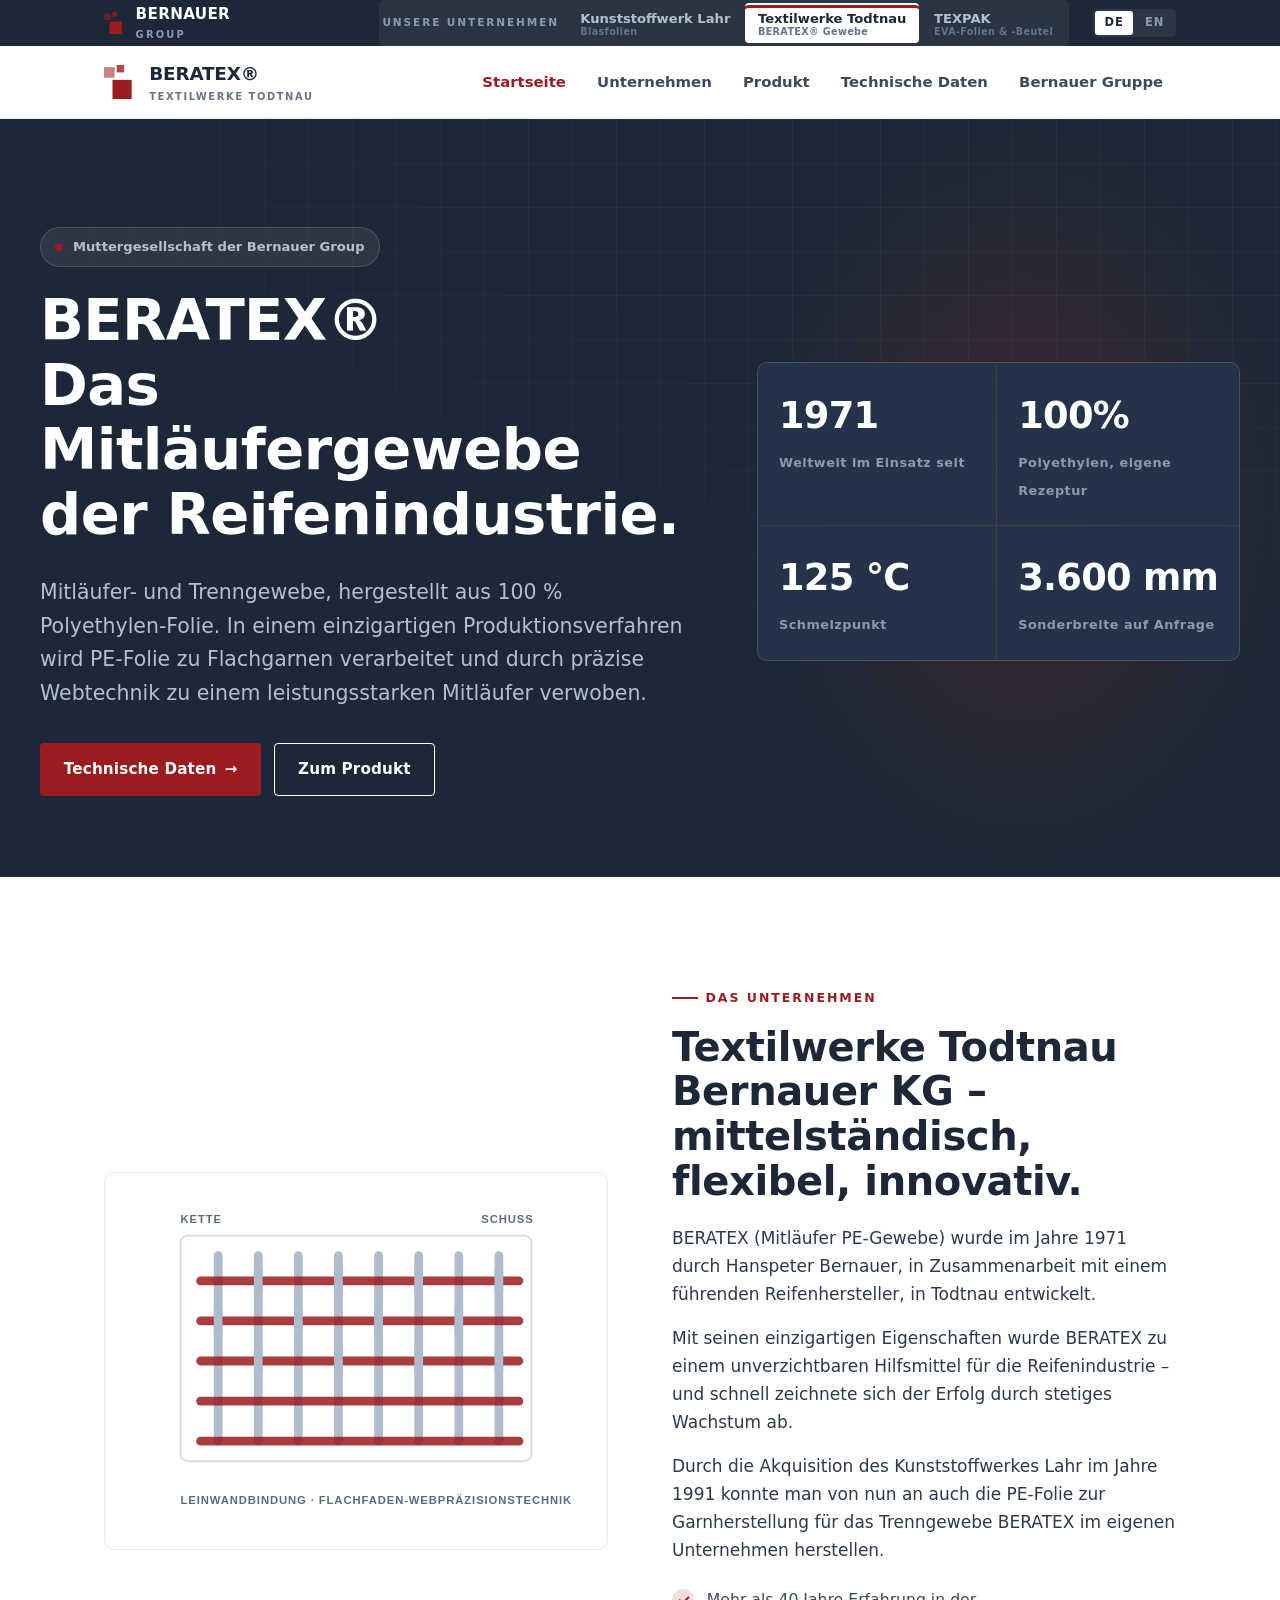
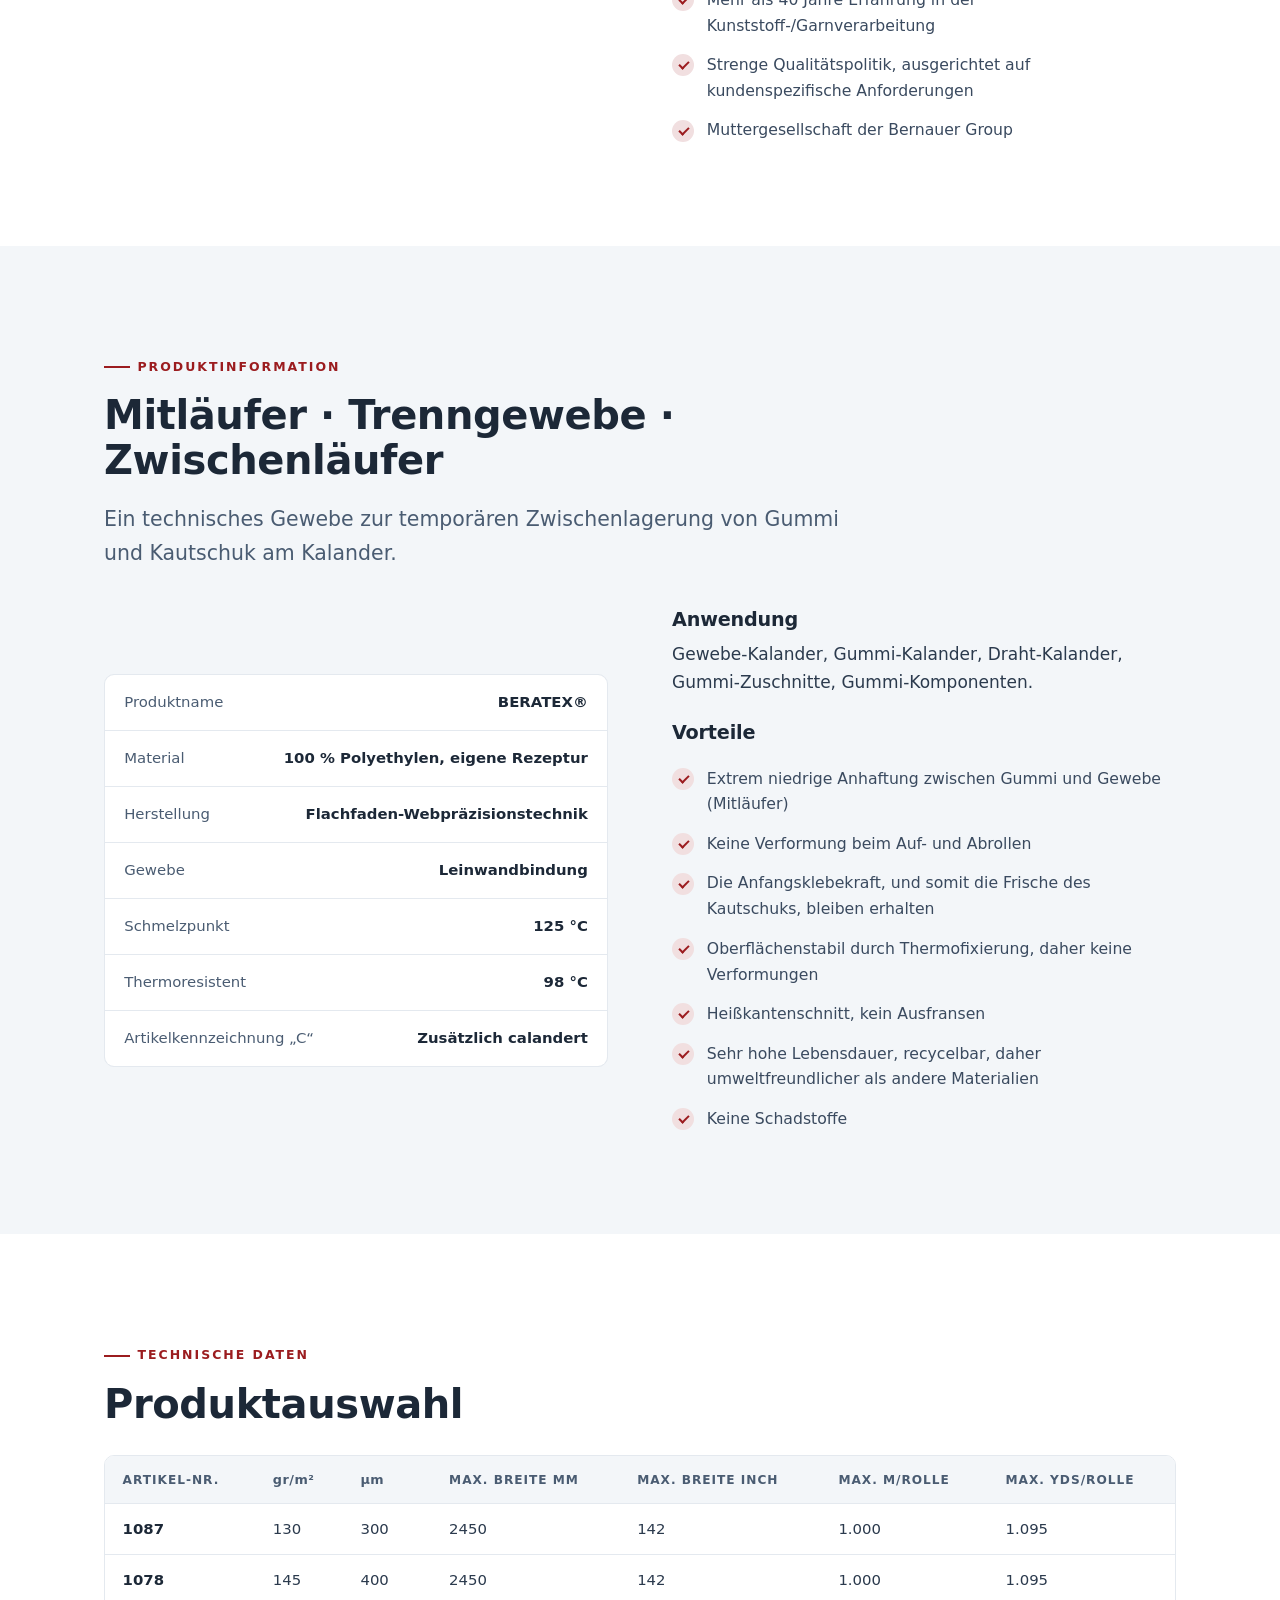
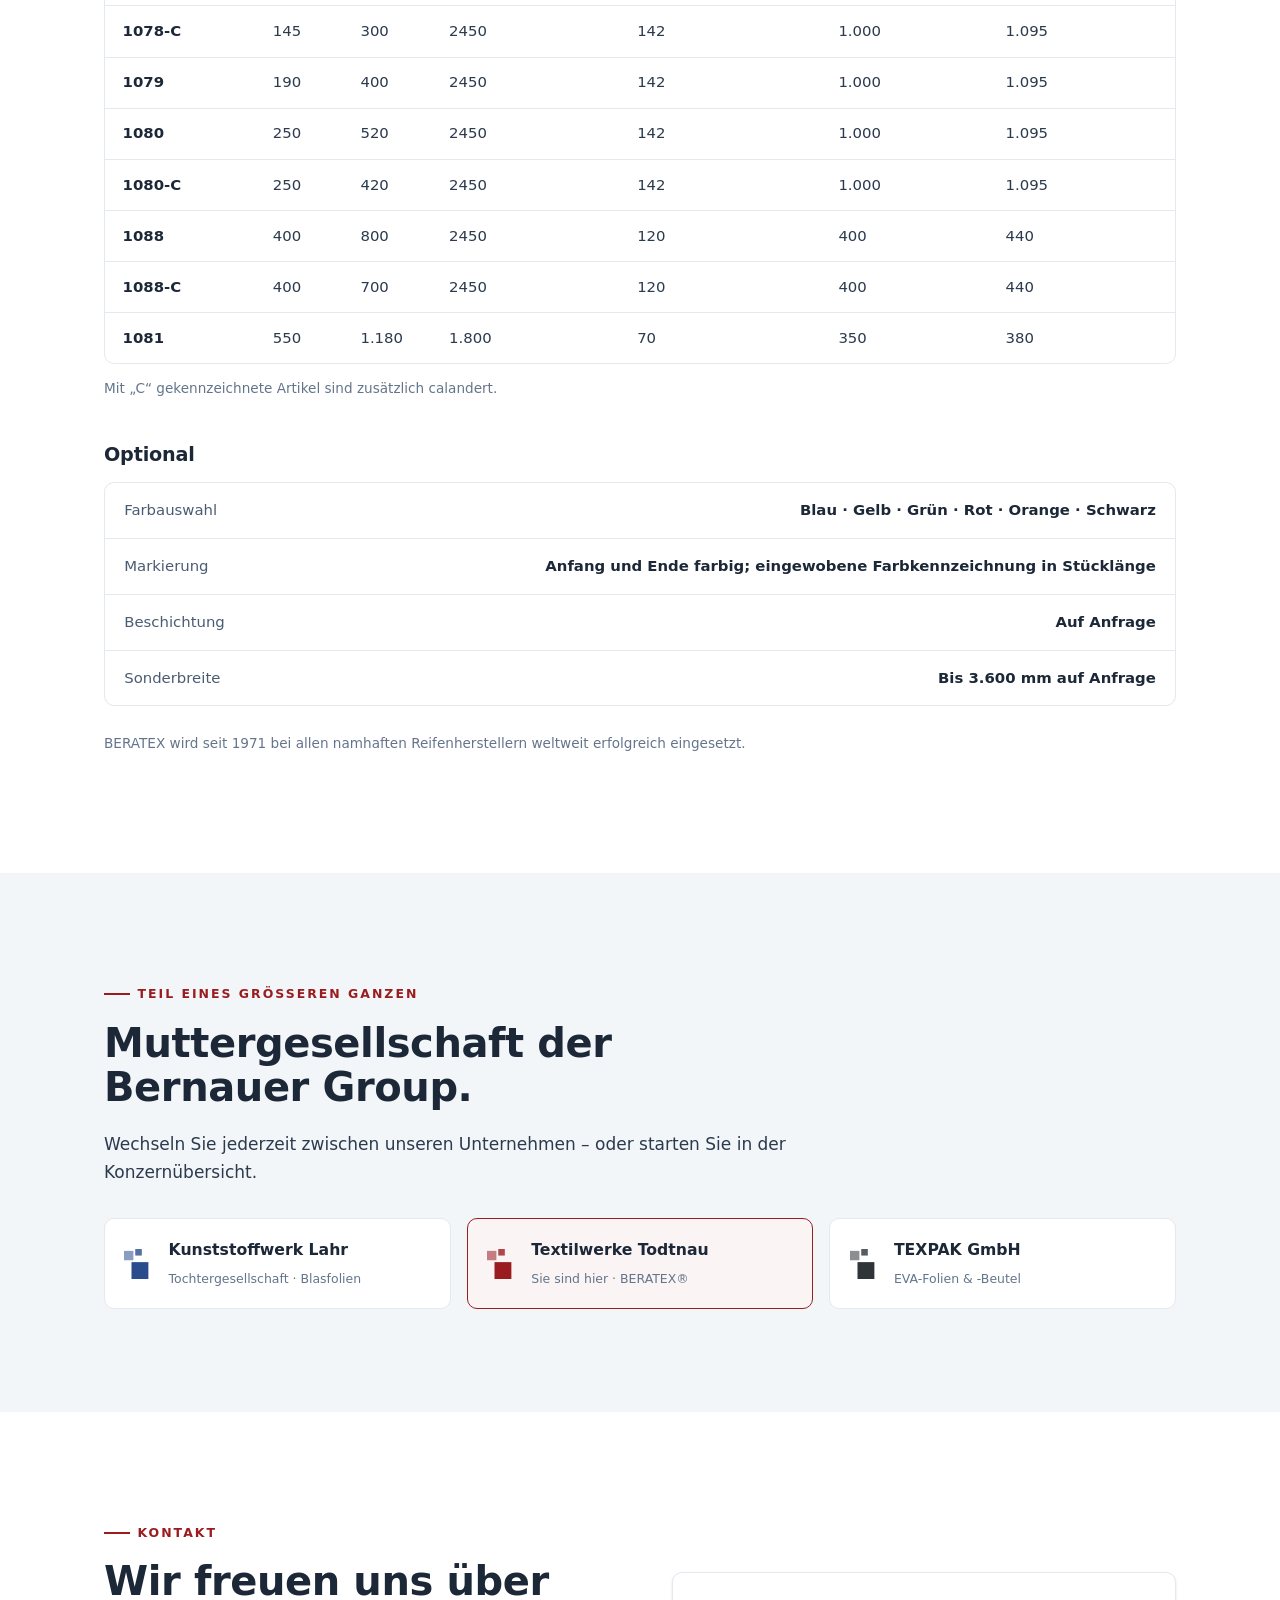
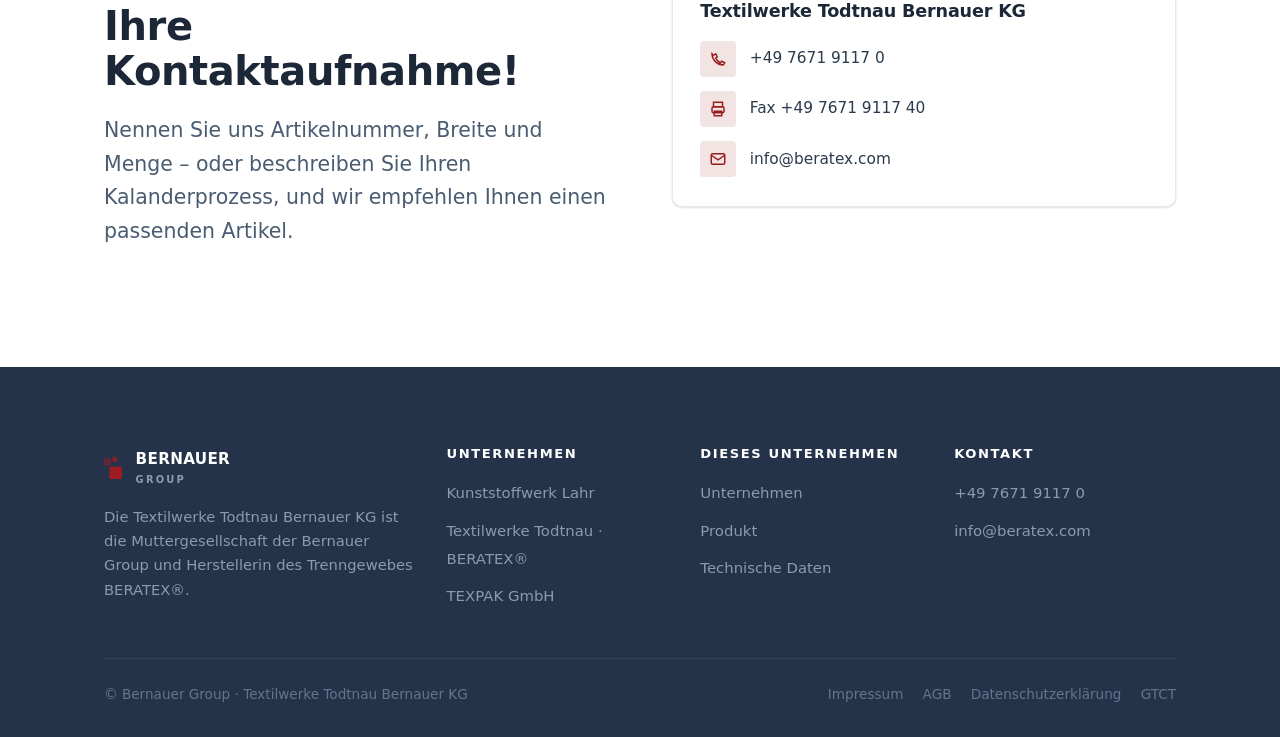
==== commit b0d0ce98: "style: Farbpalette an den bestehenden Auftritten ausrichten Die Sparten-Akzente stammen jetzt aus de" ====
--- a/beratex.html
+++ b/beratex.html
@@ -8,7 +8,7 @@
       content="Textilwerke Todtnau Bernauer KG, Muttergesellschaft der Bernauer Group: BERATEX® Mitläufer- und Trenngewebe aus 100 % Polyethylen für die internationale Reifenindustrie."
       data-en="Textilwerke Todtnau Bernauer KG, parent company of the Bernauer Group: BERATEX® release and separating fabrics made from 100% polyethylene for the international tyre industry.">
 <link rel="stylesheet" href="assets/styles.css">
-<style>:root { --brand: var(--beratex); --brand-dark: #8a181c; }</style>
+<style>:root { --brand: var(--beratex); --brand-dark: var(--beratex-dark); }</style>
 </head>
 <body>
 
@@ -100,7 +100,7 @@
             <svg viewBox="0 0 400 300" role="img" aria-label="Schema der Flachfaden-Webtechnik: Kette und Schuss">
               <defs><style>
                 .warp { stroke:#aebccd; stroke-width:7; stroke-linecap:round; }
-                .weft { stroke:#b01f24; stroke-width:7; stroke-linecap:round; opacity:.85; }
+                .weft { stroke:#9b1c1f; stroke-width:7; stroke-linecap:round; opacity:.85; }
                 .tx2  { font:600 9px 'Helvetica Neue',Arial,sans-serif; fill:#5a6b80; letter-spacing:.08em; }
                 .fr   { fill:none; stroke:#d5dee8; stroke-width:1.5; }
               </style></defs>
@@ -140,7 +140,7 @@
 
               <text class="tx2" x="60" y="264" data-en="PLAIN WEAVE · FLAT-YARN PRECISION WEAVING">LEINWANDBINDUNG · FLACHFADEN-WEBPRÄZISIONSTECHNIK</text>
               <text class="tx2" x="60" y="40" data-en="WARP">KETTE</text>
-              <text class="tx2" x="300" y="40" fill="#b01f24" data-en="WEFT">SCHUSS</text>
+              <text class="tx2" x="300" y="40" fill="#9b1c1f" data-en="WEFT">SCHUSS</text>
             </svg>
           </div>
         </div>
--- a/assets/styles.css
+++ b/assets/styles.css
@@ -6,33 +6,39 @@
 
 /* ---------- Design Tokens ---------- */
 :root {
-  /* Neutrale Industrie-Palette */
-  --ink:        #0e1621;
-  --slate-900:  #16202e;
-  --slate-800:  #1e2a3a;
-  --slate-700:  #2c3a4d;
-  --slate-600:  #3d4e63;
-  --slate-500:  #5a6b80;
-  --slate-400:  #8394a8;
-  --slate-300:  #aebccd;
-  --slate-200:  #d5dee8;
-  --line:       #e3e9f0;
-  --paper:      #f4f7fa;
-  --paper-2:    #eef2f7;
+  /* Neutrale Palette, Schieferblau wie die dunkle Kopfleiste der alten Seiten */
+  --ink:        #1c2837;
+  --slate-900:  #24334a;
+  --slate-800:  #2b3a4d;
+  --slate-700:  #3a4a5f;
+  --slate-600:  #4a5c72;
+  --slate-500:  #64758b;
+  --slate-400:  #8b9bad;
+  --slate-300:  #b3c0ce;
+  --slate-200:  #d7dfe8;
+  --line:       #e4e9ef;
+  --paper:      #f3f6f9;
+  --paper-2:    #eceff4;
   --white:      #ffffff;
 
-  /* Konzern-Leitfarbe (Bernauer) */
-  --bernauer:      #a01c24;
-  --bernauer-dark: #7c141b;
-
-  /* Sparten-Akzente */
-  --kwl:      #1f52a0;   /* Kunststoffwerk Lahr  – Blau  */
-  --beratex:  #b01f24;   /* Textilwerke Todtnau  – Rot   */
-  --texpak:   #0f766e;   /* Texpak               – Petrol*/
+  /* Konzern-Leitfarbe: Rot des Schriftzugs BERNAUER */
+  --bernauer:      #9e1b22;
+  --bernauer-dark: #7b141a;
+
+  /* Sparten-Akzente, abgenommen von den Logos der bestehenden Auftritte */
+  --kwl:          #2b4c8c;   /* Kunststoffwerk Lahr – Navy/Stahlblau */
+  --kwl-dark:     #1e3766;
+  --beratex:      #9b1c1f;   /* Textilwerke Todtnau – Ziegelrot      */
+  --beratex-dark: #781417;
+  --texpak:       #2f3439;   /* Texpak              – Anthrazit      */
+  --texpak-dark:  #17191c;
 
   /* Pro Seite überschreibbar */
   --brand:      var(--bernauer);
   --brand-dark: var(--bernauer-dark);
+  /* Variante für dunkle Flächen. Nur Texpak weicht ab: reines Anthrazit
+     wäre auf der dunklen Kopf- und CTA-Fläche nicht mehr zu erkennen. */
+  --brand-light: var(--brand);
 
   --radius:   4px;
   --radius-lg:10px;
@@ -107,7 +113,7 @@
   display: inline-block;
 }
 .bg-ink .eyebrow { color: var(--slate-300); }
-.bg-ink .eyebrow::before { background: var(--brand); }
+.bg-ink .eyebrow::before { background: var(--brand-light); }
 
 .lead { font-size: clamp(1.05rem, 1.6vw, 1.28rem); color: var(--slate-600); max-width: 62ch; }
 .bg-ink .lead { color: var(--slate-300); }
@@ -124,6 +130,11 @@
 }
 .btn--primary { background: var(--brand); color: #fff; }
 .btn--primary:hover { background: var(--brand-dark); transform: translateY(-1px); }
+/* Auf dunklem Grund die aufgehellte Variante verwenden */
+.hero .btn--primary, .cta .btn--primary, .bg-ink .btn--primary { background: var(--brand-light); }
+.hero .btn--primary:hover, .cta .btn--primary:hover, .bg-ink .btn--primary:hover {
+  background: color-mix(in srgb, var(--brand-light) 82%, #fff);
+}
 .btn--ghost { border-color: currentColor; color: var(--ink); }
 .btn--ghost:hover { background: var(--ink); color: #fff; border-color: var(--ink); }
 /* Auf dunklem Grund (Hero, CTA, Ink-Sektionen) muss der Ghost-Button hell sein */
@@ -230,6 +241,10 @@
 }
 .mainnav a:hover { color: var(--brand); background: var(--paper); }
 .mainnav a.is-active { color: var(--brand); }
+/* Der CTA ist ein Button, kein Navigationslink: `.mainnav a` ist
+   spezifischer als `.btn--primary` und wuerde die Schriftfarbe kippen. */
+.mainnav a.btn--primary { color: #fff; }
+.mainnav a.btn--primary:hover { color: #fff; background: var(--brand-dark); }
 .nav-cta { margin-left: .4rem; }
 
 .nav-toggle {
@@ -279,7 +294,7 @@
   padding: .5rem .9rem; border-radius: 100px; font-size: .82rem;
   color: var(--slate-300); font-weight: 600; margin-bottom: 1.4rem;
 }
-.hero__badge .dot { width: 8px; height: 8px; border-radius: 50%; background: var(--brand); }
+.hero__badge .dot { width: 8px; height: 8px; border-radius: 50%; background: var(--brand-light); }
 
 /* Kennzahlen im Hero */
 .hero__stats { display: grid; grid-template-columns: repeat(2, 1fr); gap: 1px; background: rgba(255,255,255,.1);
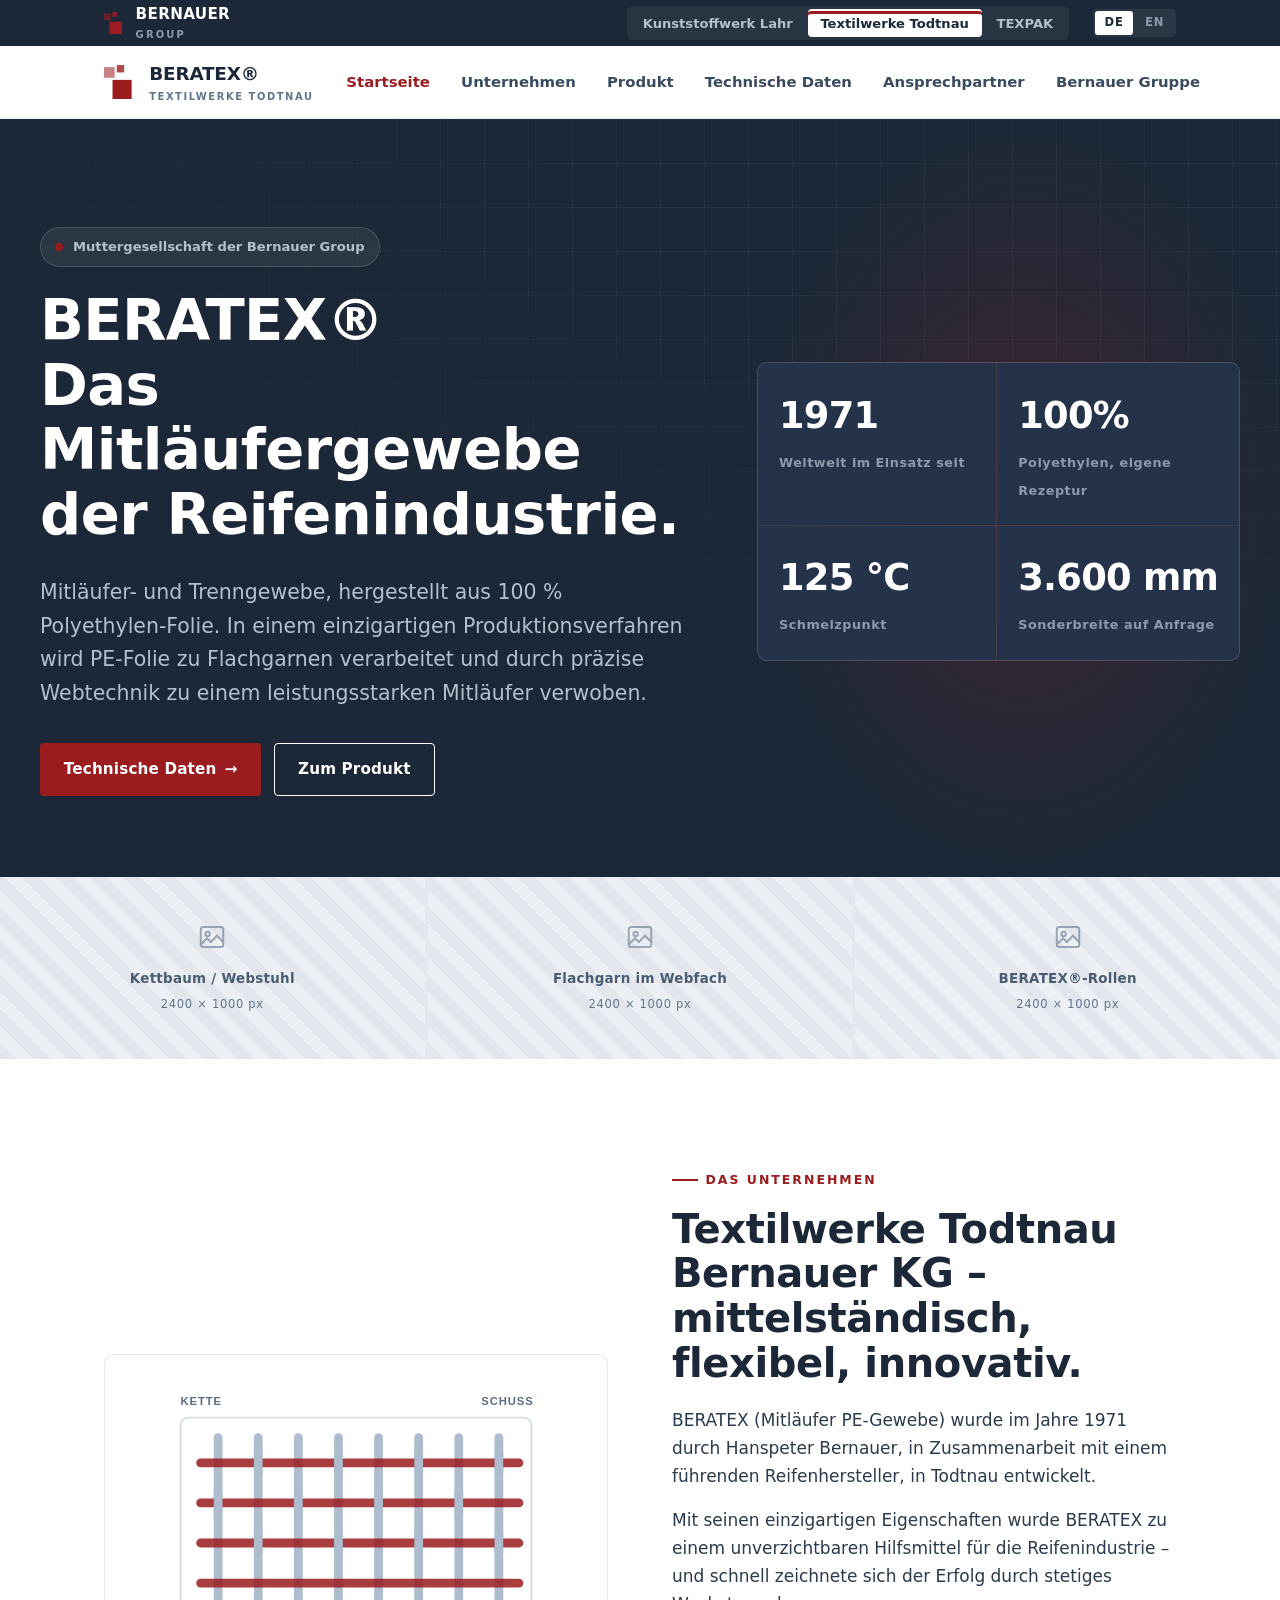
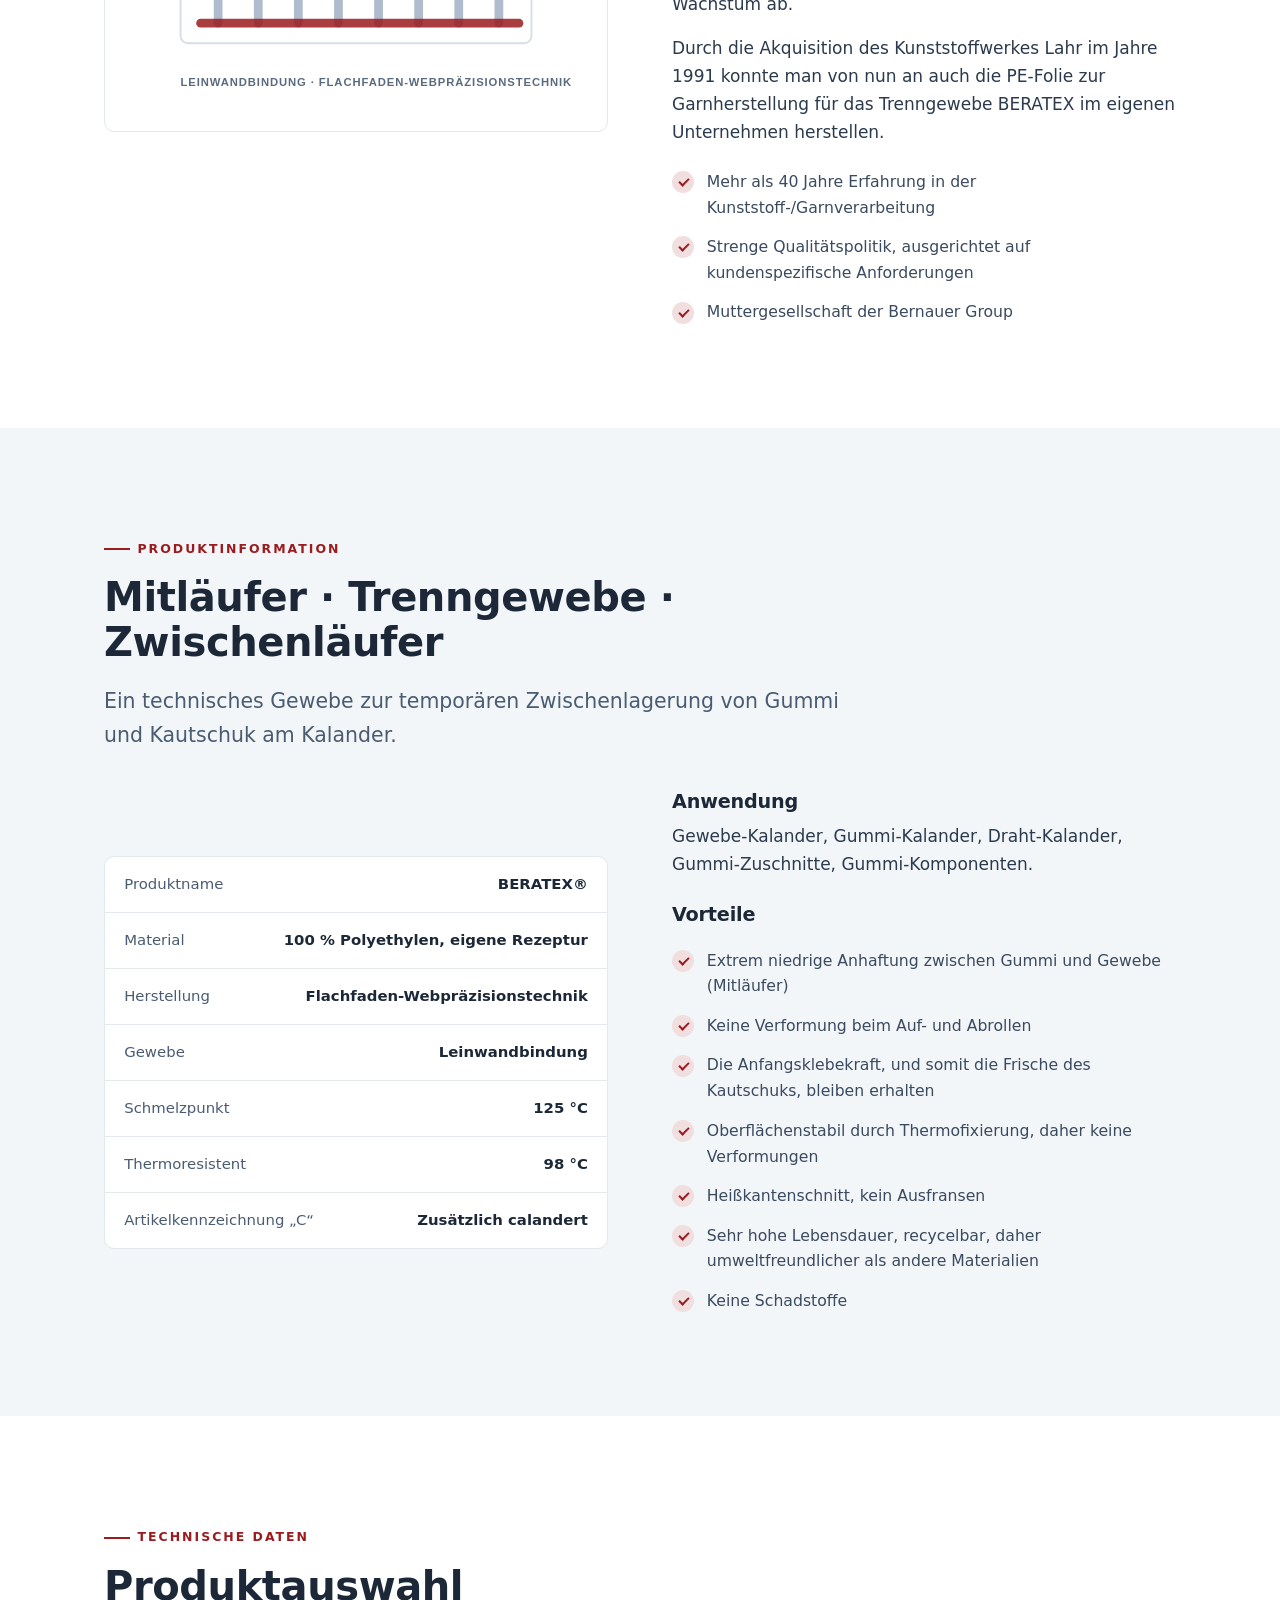
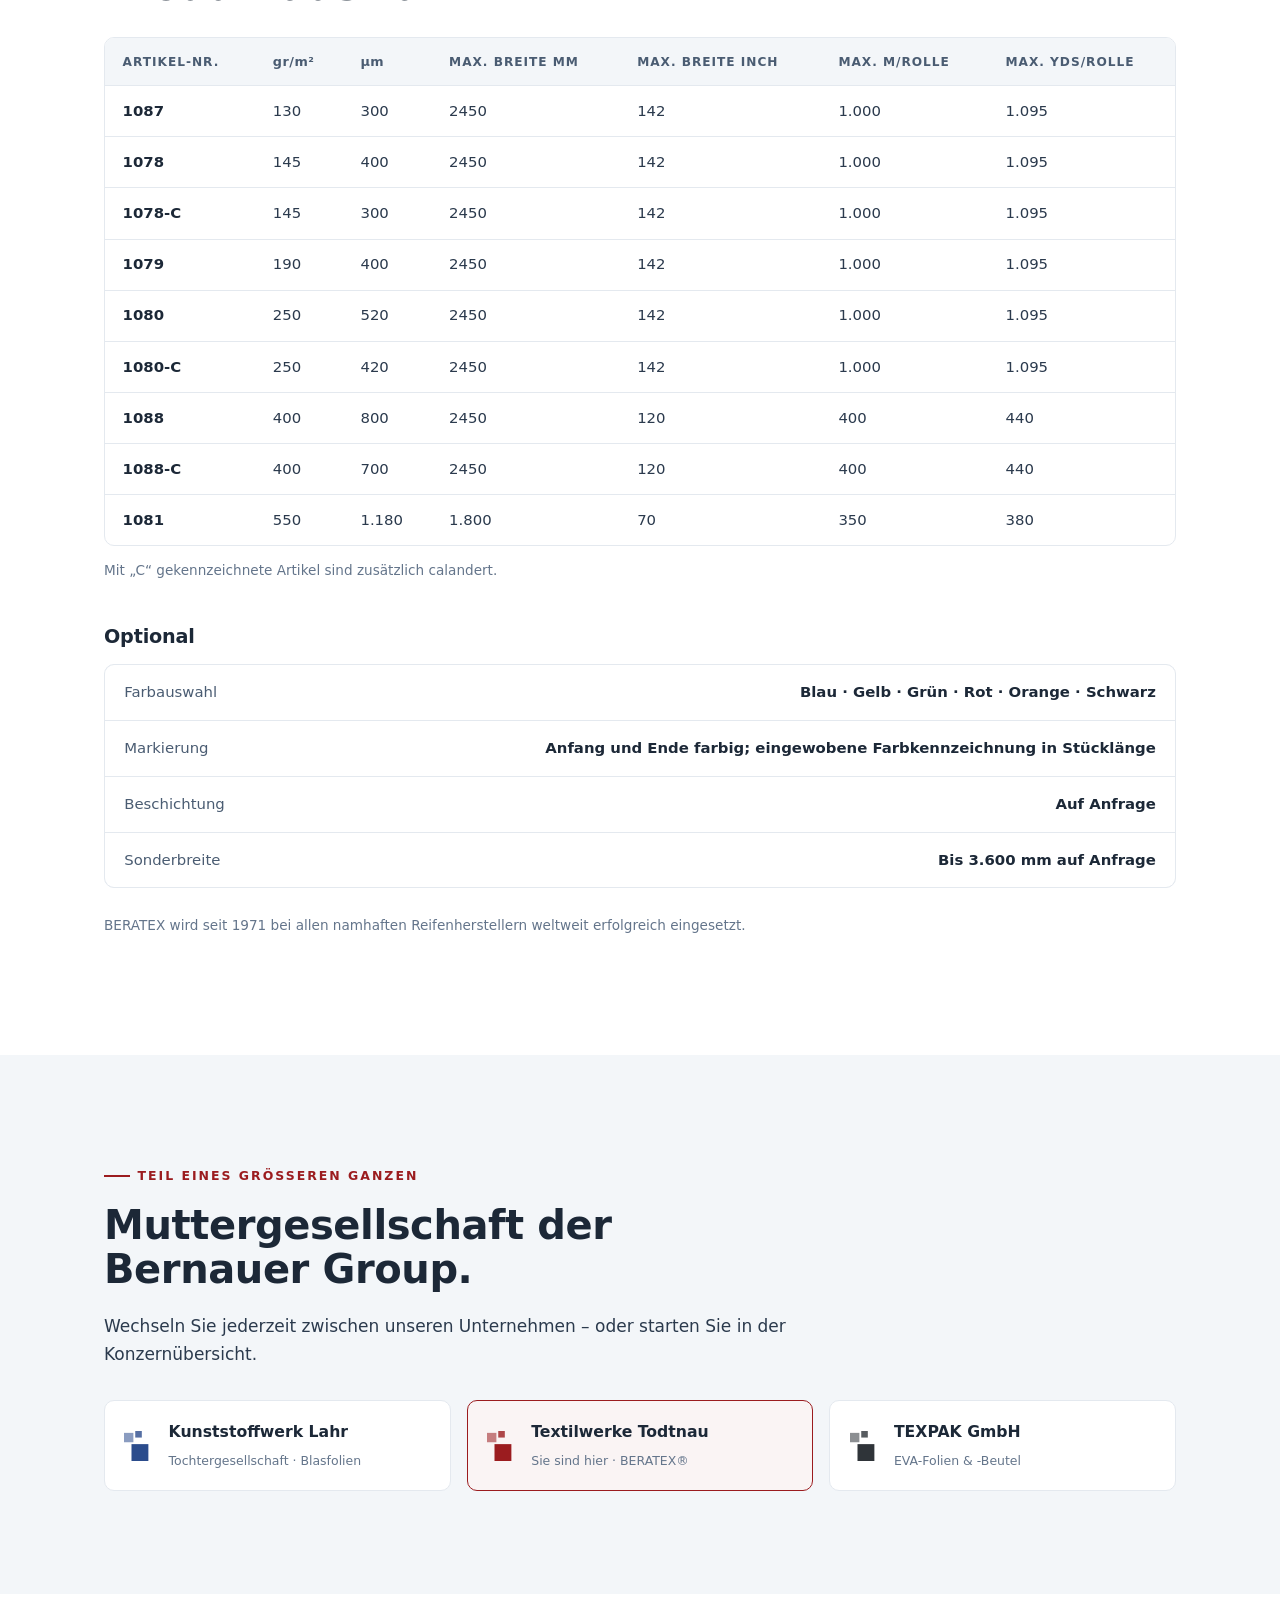
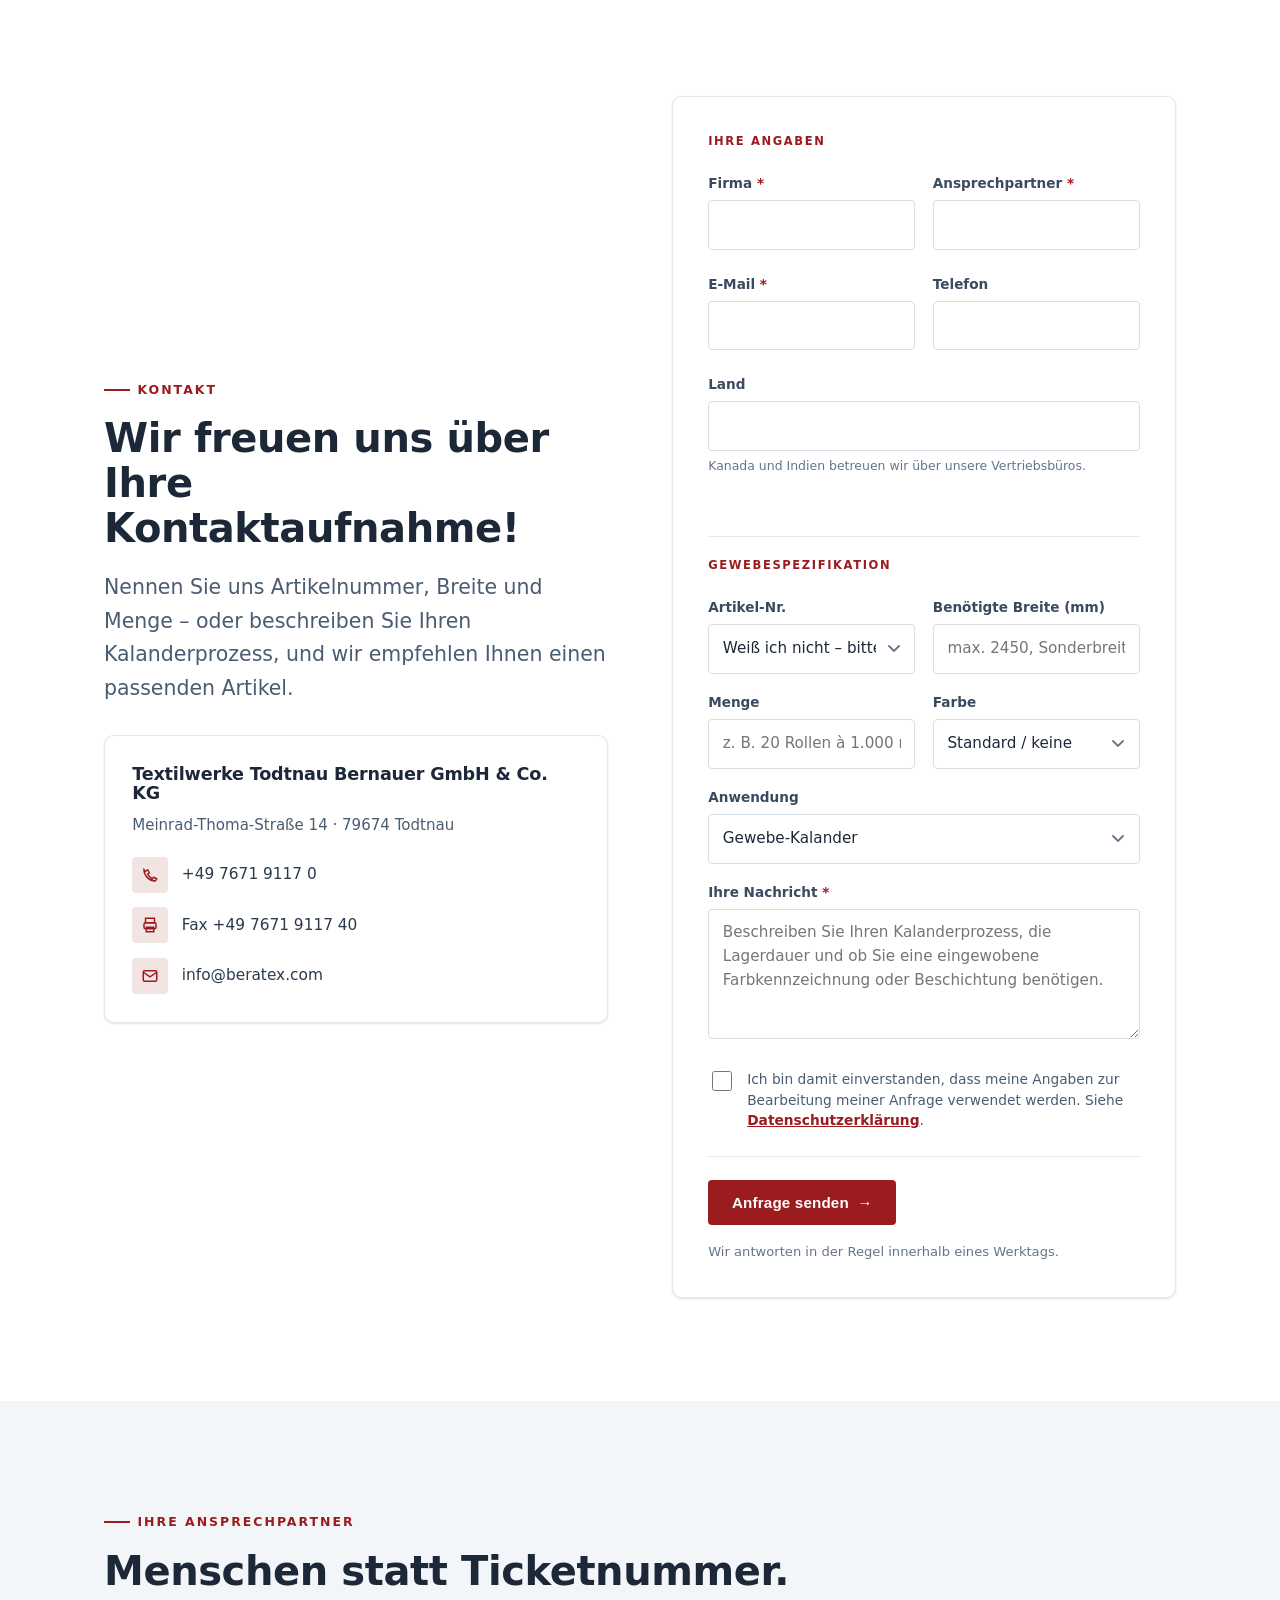
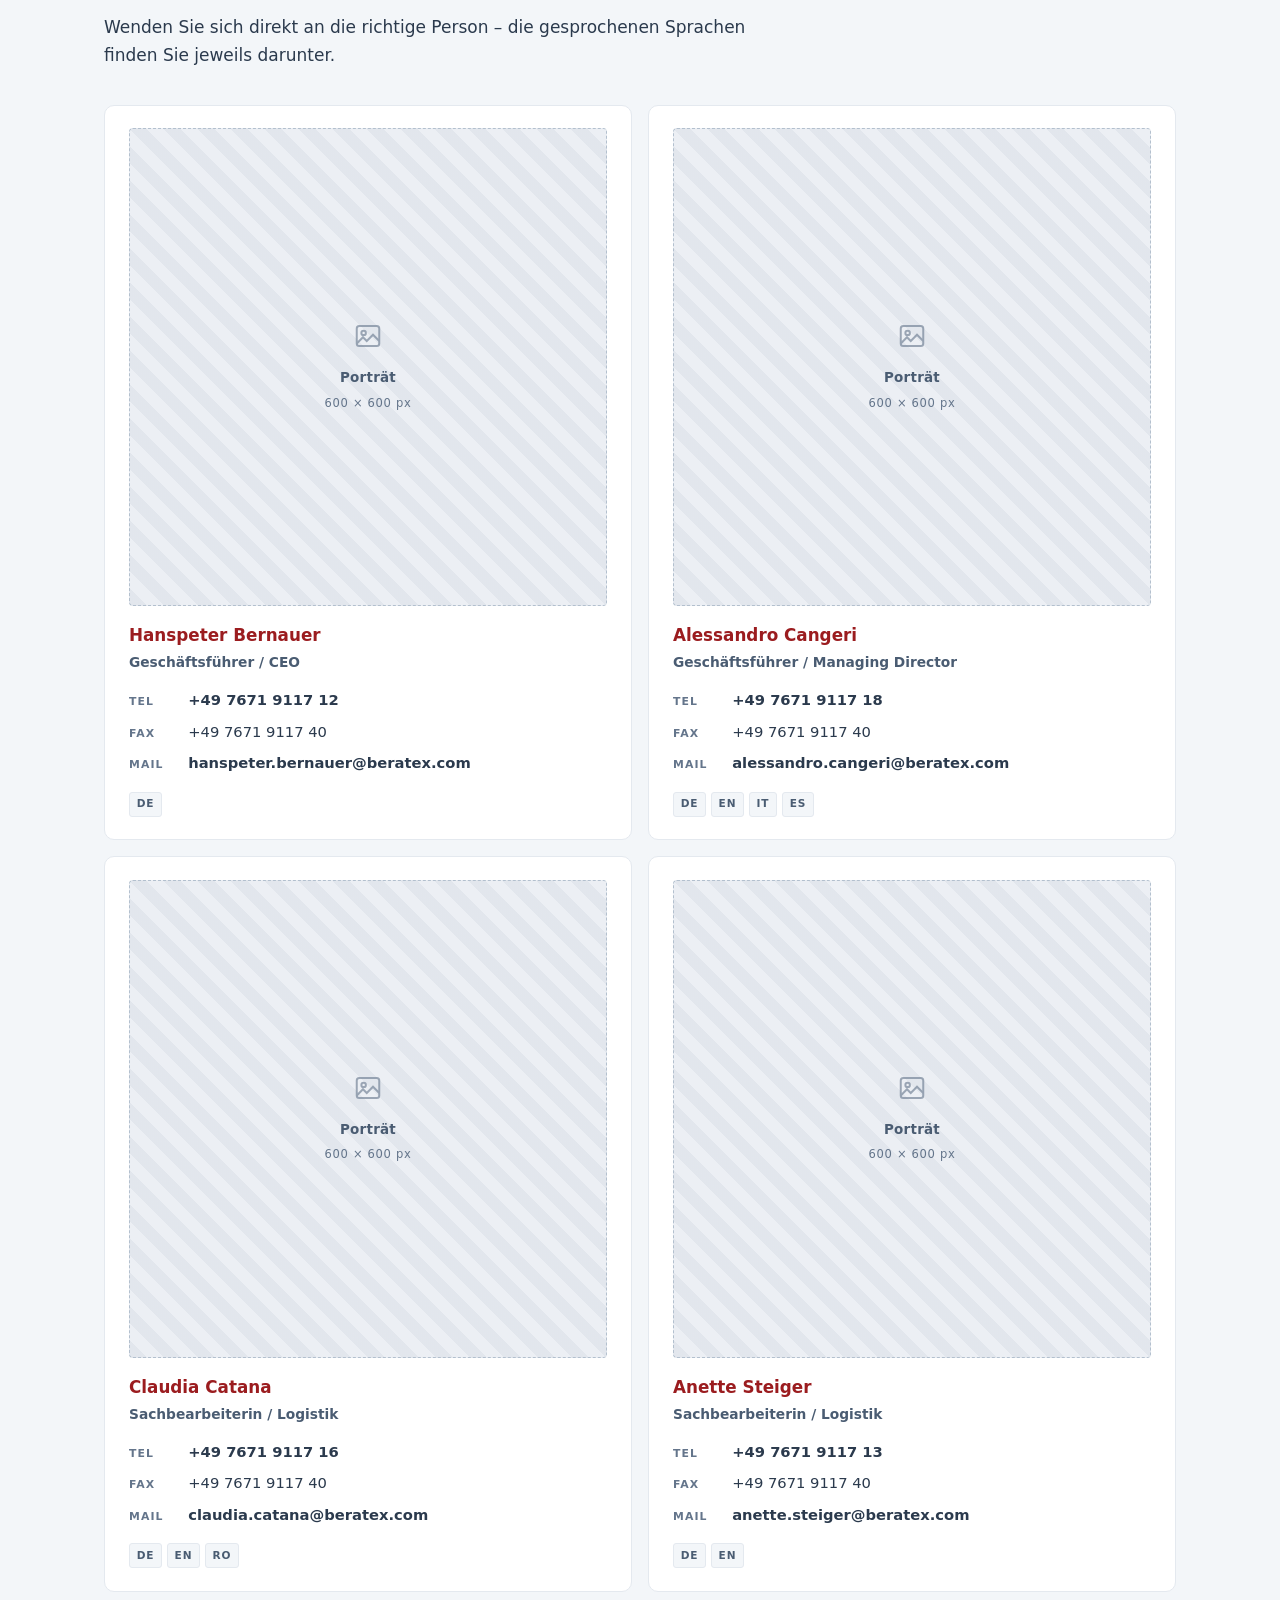
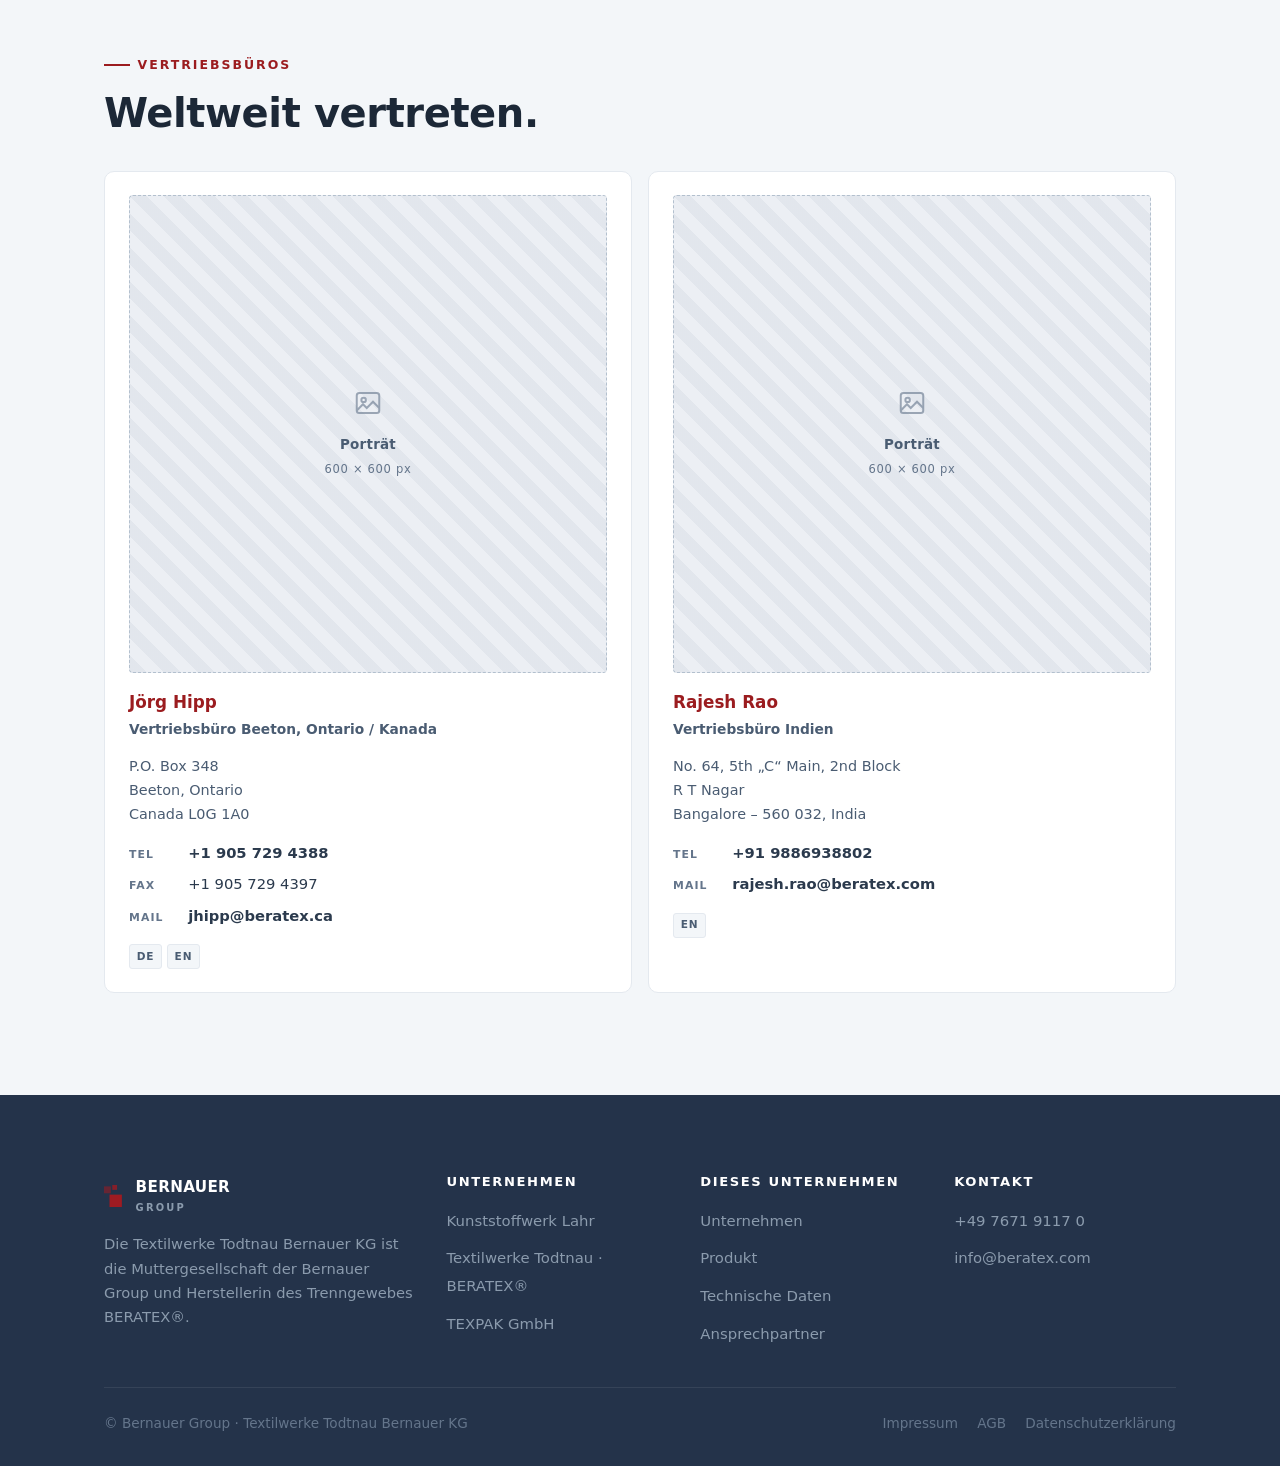
==== commit aaad6cea: "feat: Rechtstexte, Kontaktformulare, Bildplatzhalter, schlankere Kopfzeile Inhalte aus den bestehend" ====
--- a/beratex.html
+++ b/beratex.html
@@ -21,10 +21,9 @@
       </a>
 
       <nav class="switch" aria-label="Unternehmen der Gruppe">
-        <span class="switch__label" data-en="Our companies">Unsere Unternehmen</span>
-        <a href="kunststoffwerk-lahr.html" data-brand="kwl">Kunststoffwerk Lahr<small data-en="Blown films">Blasfolien</small></a>
-        <a href="beratex.html" data-brand="beratex" class="is-active" aria-current="page">Textilwerke Todtnau<small data-en="BERATEX® fabrics">BERATEX® Gewebe</small></a>
-        <a href="texpak.html" data-brand="texpak">TEXPAK<small data-en="EVA films &amp; bags">EVA-Folien &amp; -Beutel</small></a>
+                <a href="kunststoffwerk-lahr.html" data-brand="kwl">Kunststoffwerk Lahr</a>
+        <a href="beratex.html" data-brand="beratex" class="is-active" aria-current="page">Textilwerke Todtnau</a>
+        <a href="texpak.html" data-brand="texpak">TEXPAK</a>
       </nav>
 
       <div class="langswitch" role="group" aria-label="Sprache / Language">
@@ -54,6 +53,7 @@
       <a href="#company" data-en="Company">Unternehmen</a>
       <a href="#product" data-en="Product">Produkt</a>
       <a href="#data" data-en="Technical data">Technische Daten</a>
+      <a href="#team" data-en="Contacts">Ansprechpartner</a>
       <a href="index.html">Bernauer Gruppe</a>
       <a class="btn btn--primary nav-cta" href="#contact" data-en-html="Request a quote <span class=&quot;arrow&quot;>→</span>">Anfrage stellen <span class="arrow">→</span></a>
     </nav>
@@ -90,6 +90,13 @@
       </div>
     </div>
   </section>
+
+  <!-- Bildband: hier die Motive der Sparte einsetzen -->
+  <div class="strip">
+    <div class="imgph" role="img" aria-label="Platzhalter: Kettbaum / Webstuhl"><span class="imgph__inner"><svg viewBox="0 0 24 24" fill="none" stroke="currentColor" stroke-width="1.6" aria-hidden="true"><rect x="3" y="4" width="18" height="16" rx="2"/><circle cx="8.5" cy="9.5" r="1.8"/><path d="M21 16l-5-5-5 5-3-3-5 5"/></svg><b>Kettbaum / Webstuhl</b><small>2400 × 1000 px</small></span></div>
+    <div class="imgph" role="img" aria-label="Platzhalter: Flachgarn im Webfach"><span class="imgph__inner"><svg viewBox="0 0 24 24" fill="none" stroke="currentColor" stroke-width="1.6" aria-hidden="true"><rect x="3" y="4" width="18" height="16" rx="2"/><circle cx="8.5" cy="9.5" r="1.8"/><path d="M21 16l-5-5-5 5-3-3-5 5"/></svg><b>Flachgarn im Webfach</b><small>2400 × 1000 px</small></span></div>
+    <div class="imgph" role="img" aria-label="Platzhalter: BERATEX®-Rollen"><span class="imgph__inner"><svg viewBox="0 0 24 24" fill="none" stroke="currentColor" stroke-width="1.6" aria-hidden="true"><rect x="3" y="4" width="18" height="16" rx="2"/><circle cx="8.5" cy="9.5" r="1.8"/><path d="M21 16l-5-5-5 5-3-3-5 5"/></svg><b>BERATEX®-Rollen</b><small>2400 × 1000 px</small></span></div>
+  </div>
 
   <!-- ══ UNTERNEHMEN ═══════════════════════════════════════════════ -->
   <section class="section" id="company">
@@ -308,10 +315,11 @@
             Nennen Sie uns Artikelnummer, Breite und Menge – oder beschreiben Sie
             Ihren Kalanderprozess, und wir empfehlen Ihnen einen passenden Artikel.
           </p>
-        </div>
-        <div>
-          <div class="contact-card">
-            <h3>Textilwerke Todtnau Bernauer KG</h3>
+          <div class="contact-card" style="margin-top:1.8rem">
+            <h3>Textilwerke Todtnau Bernauer GmbH &amp; Co. KG</h3>
+            <p style="color:var(--slate-600);font-size:.94rem;margin:0">
+              Meinrad-Thoma-Straße 14 · 79674 Todtnau
+            </p>
             <ul class="contact-list">
               <li>
                 <span class="ico" aria-hidden="true"><svg viewBox="0 0 24 24" fill="none" stroke="currentColor" stroke-width="2"><path d="M4 5c0 8 7 15 15 15l2-3-4-2-2 2a13 13 0 01-6-6l2-2-2-4-3 2z"/></svg></span>
@@ -319,7 +327,7 @@
               </li>
               <li>
                 <span class="ico" aria-hidden="true"><svg viewBox="0 0 24 24" fill="none" stroke="currentColor" stroke-width="2"><rect x="6" y="3" width="12" height="6"/><rect x="4" y="9" width="16" height="8" rx="2"/><rect x="7" y="15" width="10" height="6"/></svg></span>
-                <span><span data-en="Fax">Fax</span> +49 7671 9117 40</span>
+                <span>Fax +49 7671 9117 40</span>
               </li>
               <li>
                 <span class="ico" aria-hidden="true"><svg viewBox="0 0 24 24" fill="none" stroke="currentColor" stroke-width="2"><rect x="3" y="5" width="18" height="14" rx="2"/><path d="M3 7l9 6 9-6"/></svg></span>
@@ -328,6 +336,217 @@
             </ul>
           </div>
         </div>
+
+        <form class="form" data-subject="Anfrage BERATEX® – Textilwerke Todtnau"
+              data-to="info@beratex.com" novalidate>
+          <div class="form__grid">
+            <p class="form__legend" data-en="Your details">Ihre Angaben</p>
+
+            <div class="field">
+              <label class="req" for="b-company" data-en="Company">Firma</label>
+              <input id="b-company" name="Firma" type="text" autocomplete="organization" required>
+              <p class="field__err" data-err></p>
+            </div>
+            <div class="field">
+              <label class="req" for="b-name" data-en="Contact person">Ansprechpartner</label>
+              <input id="b-name" name="Ansprechpartner" type="text" autocomplete="name" required>
+              <p class="field__err" data-err></p>
+            </div>
+            <div class="field">
+              <label class="req" for="b-mail" data-en="Email">E-Mail</label>
+              <input id="b-mail" name="E-Mail" type="email" autocomplete="email" required>
+              <p class="field__err" data-err></p>
+            </div>
+            <div class="field">
+              <label for="b-phone" data-en="Phone">Telefon</label>
+              <input id="b-phone" name="Telefon" type="tel" autocomplete="tel">
+            </div>
+            <div class="field field--wide">
+              <label for="b-country" data-en="Country">Land</label>
+              <input id="b-country" name="Land" type="text" autocomplete="country-name">
+              <p class="field__hint" data-en="We also serve Canada and India through our overseas offices.">Kanada und Indien betreuen wir über unsere Vertriebsbüros.</p>
+            </div>
+
+            <p class="form__legend" data-en="Fabric specification">Gewebespezifikation</p>
+
+            <div class="field">
+              <label for="b-article" data-en="Article no.">Artikel-Nr.</label>
+              <select id="b-article" name="Artikel-Nr.">
+                <option value="" data-en="Not sure — please advise">Weiß ich nicht – bitte beraten</option>
+                <option>1087 · 130 g/m²</option>
+                <option>1078 · 145 g/m²</option>
+                <option>1078-C · 145 g/m² (calandert)</option>
+                <option>1079 · 190 g/m²</option>
+                <option>1080 · 250 g/m²</option>
+                <option>1080-C · 250 g/m² (calandert)</option>
+                <option>1088 · 400 g/m²</option>
+                <option>1088-C · 400 g/m² (calandert)</option>
+                <option>1081 · 550 g/m²</option>
+              </select>
+            </div>
+            <div class="field">
+              <label for="b-width" data-en="Required width (mm)">Benötigte Breite (mm)</label>
+              <input id="b-width" name="Breite (mm)" type="text" inputmode="numeric"
+                     placeholder="max. 2450, Sonderbreite bis 3600"
+                     data-en-placeholder="max. 2450, special widths up to 3600">
+            </div>
+            <div class="field">
+              <label for="b-qty" data-en="Quantity">Menge</label>
+              <input id="b-qty" name="Menge" type="text"
+                     placeholder="z. B. 20 Rollen à 1.000 m" data-en-placeholder="e.g. 20 rolls of 1,000 m">
+            </div>
+            <div class="field">
+              <label for="b-colour" data-en="Colour">Farbe</label>
+              <select id="b-colour" name="Farbe">
+                <option data-en="Standard / none">Standard / keine</option>
+                <option data-en="Blue">Blau</option>
+                <option data-en="Yellow">Gelb</option>
+                <option data-en="Green">Grün</option>
+                <option data-en="Red">Rot</option>
+                <option data-en="Orange">Orange</option>
+                <option data-en="Black">Schwarz</option>
+              </select>
+            </div>
+            <div class="field field--wide">
+              <label for="b-use" data-en="Application">Anwendung</label>
+              <select id="b-use" name="Anwendung">
+                <option data-en="Fabric calender">Gewebe-Kalander</option>
+                <option data-en="Rubber calender">Gummi-Kalander</option>
+                <option data-en="Wire calender">Draht-Kalander</option>
+                <option data-en="Rubber cut parts">Gummi-Zuschnitte</option>
+                <option data-en="Rubber components">Gummi-Komponenten</option>
+                <option data-en="Other">Sonstiges</option>
+              </select>
+            </div>
+
+            <div class="field field--wide">
+              <label class="req" for="b-msg" data-en="Your message">Ihre Nachricht</label>
+              <textarea id="b-msg" name="Nachricht" required
+                        placeholder="Beschreiben Sie Ihren Kalanderprozess, die Lagerdauer und ob Sie eine eingewobene Farbkennzeichnung oder Beschichtung benötigen."
+                        data-en-placeholder="Describe your calender process, the storage time, and whether you need woven-in colour marking or a coating."></textarea>
+              <p class="field__err" data-err></p>
+            </div>
+
+            <div class="consent">
+              <input id="b-consent" name="Einwilligung" type="checkbox" required>
+              <label for="b-consent" data-en-html="I agree that my details may be used to process my enquiry. See the <a href=&quot;datenschutz.html&quot;>privacy policy</a>.">
+                Ich bin damit einverstanden, dass meine Angaben zur Bearbeitung
+                meiner Anfrage verwendet werden. Siehe
+                <a href="datenschutz.html">Datenschutzerklärung</a>.
+              </label>
+              <p class="field__err" data-err></p>
+            </div>
+
+            <p class="form__status" role="status" aria-live="polite"></p>
+          </div>
+
+          <div class="form__actions">
+            <button class="btn btn--primary" type="submit" data-en-html="Send enquiry <span class=&quot;arrow&quot;>→</span>">Anfrage senden <span class="arrow">→</span></button>
+            <p class="form__note" data-en="We usually reply within one working day.">Wir antworten in der Regel innerhalb eines Werktags.</p>
+          </div>
+        </form>
+      </div>
+    </div>
+  </section>
+
+  <!-- ══ ANSPRECHPARTNER ═══════════════════════════════════════════ -->
+  <section class="section bg-paper" id="team">
+    <div class="container">
+      <div style="max-width:64ch;margin-bottom:2.2rem">
+        <span class="eyebrow" data-en="Your contacts">Ihre Ansprechpartner</span>
+        <h2 data-en="People, not a ticket number.">Menschen statt Ticketnummer.</h2>
+        <p data-en="Reach the right person directly — including the languages they speak.">Wenden Sie sich direkt an die richtige Person – die gesprochenen Sprachen finden Sie jeweils darunter.</p>
+      </div>
+
+      <div class="people">
+        <article class="person">
+          <div class="imgph imgph--square" role="img" aria-label="Platzhalter: Porträt"><span class="imgph__inner"><svg viewBox="0 0 24 24" fill="none" stroke="currentColor" stroke-width="1.6" aria-hidden="true"><rect x="3" y="4" width="18" height="16" rx="2"/><circle cx="8.5" cy="9.5" r="1.8"/><path d="M21 16l-5-5-5 5-3-3-5 5"/></svg><b>Porträt</b><small>600 × 600 px</small></span></div>
+          <p class="person__name" style="margin-top:1rem">Hanspeter Bernauer</p>
+          <p class="person__role" data-en="Managing Director / CEO">Geschäftsführer / CEO</p>
+          <dl>
+            <div><dt data-en="Phone">Tel</dt><dd><a href="tel:+497671911712">+49 7671 9117 12</a></dd></div>
+            <div><dt>Fax</dt><dd>+49 7671 9117 40</dd></div>
+            <div><dt data-en="Email">Mail</dt><dd><a href="mailto:hanspeter.bernauer@beratex.com">hanspeter.bernauer@beratex.com</a></dd></div>
+          </dl>
+          <div class="langs"><span>DE</span></div>
+        </article>
+
+        <article class="person">
+          <div class="imgph imgph--square" role="img" aria-label="Platzhalter: Porträt"><span class="imgph__inner"><svg viewBox="0 0 24 24" fill="none" stroke="currentColor" stroke-width="1.6" aria-hidden="true"><rect x="3" y="4" width="18" height="16" rx="2"/><circle cx="8.5" cy="9.5" r="1.8"/><path d="M21 16l-5-5-5 5-3-3-5 5"/></svg><b>Porträt</b><small>600 × 600 px</small></span></div>
+          <p class="person__name" style="margin-top:1rem">Alessandro Cangeri</p>
+          <p class="person__role" data-en="Managing Director">Geschäftsführer / Managing Director</p>
+          <dl>
+            <div><dt data-en="Phone">Tel</dt><dd><a href="tel:+497671911718">+49 7671 9117 18</a></dd></div>
+            <div><dt>Fax</dt><dd>+49 7671 9117 40</dd></div>
+            <div><dt data-en="Email">Mail</dt><dd><a href="mailto:alessandro.cangeri@beratex.com">alessandro.cangeri@beratex.com</a></dd></div>
+          </dl>
+          <div class="langs"><span>DE</span><span>EN</span><span>IT</span><span>ES</span></div>
+        </article>
+
+        <article class="person">
+          <div class="imgph imgph--square" role="img" aria-label="Platzhalter: Porträt"><span class="imgph__inner"><svg viewBox="0 0 24 24" fill="none" stroke="currentColor" stroke-width="1.6" aria-hidden="true"><rect x="3" y="4" width="18" height="16" rx="2"/><circle cx="8.5" cy="9.5" r="1.8"/><path d="M21 16l-5-5-5 5-3-3-5 5"/></svg><b>Porträt</b><small>600 × 600 px</small></span></div>
+          <p class="person__name" style="margin-top:1rem">Claudia Catana</p>
+          <p class="person__role" data-en="Sales support / Logistics">Sachbearbeiterin / Logistik</p>
+          <dl>
+            <div><dt data-en="Phone">Tel</dt><dd><a href="tel:+497671911716">+49 7671 9117 16</a></dd></div>
+            <div><dt>Fax</dt><dd>+49 7671 9117 40</dd></div>
+            <div><dt data-en="Email">Mail</dt><dd><a href="mailto:claudia.catana@beratex.com">claudia.catana@beratex.com</a></dd></div>
+          </dl>
+          <div class="langs"><span>DE</span><span>EN</span><span>RO</span></div>
+        </article>
+
+        <article class="person">
+          <div class="imgph imgph--square" role="img" aria-label="Platzhalter: Porträt"><span class="imgph__inner"><svg viewBox="0 0 24 24" fill="none" stroke="currentColor" stroke-width="1.6" aria-hidden="true"><rect x="3" y="4" width="18" height="16" rx="2"/><circle cx="8.5" cy="9.5" r="1.8"/><path d="M21 16l-5-5-5 5-3-3-5 5"/></svg><b>Porträt</b><small>600 × 600 px</small></span></div>
+          <p class="person__name" style="margin-top:1rem">Anette Steiger</p>
+          <p class="person__role" data-en="Sales support / Logistics">Sachbearbeiterin / Logistik</p>
+          <dl>
+            <div><dt data-en="Phone">Tel</dt><dd><a href="tel:+497671911713">+49 7671 9117 13</a></dd></div>
+            <div><dt>Fax</dt><dd>+49 7671 9117 40</dd></div>
+            <div><dt data-en="Email">Mail</dt><dd><a href="mailto:anette.steiger@beratex.com">anette.steiger@beratex.com</a></dd></div>
+          </dl>
+          <div class="langs"><span>DE</span><span>EN</span></div>
+        </article>
+      </div>
+
+      <!-- Vertriebsbüros -->
+      <div style="max-width:64ch;margin:3.4rem 0 2.2rem">
+        <span class="eyebrow" data-en="Overseas offices">Vertriebsbüros</span>
+        <h2 data-en="Represented worldwide.">Weltweit vertreten.</h2>
+      </div>
+
+      <div class="people">
+        <article class="person">
+          <div class="imgph imgph--square" role="img" aria-label="Platzhalter: Porträt"><span class="imgph__inner"><svg viewBox="0 0 24 24" fill="none" stroke="currentColor" stroke-width="1.6" aria-hidden="true"><rect x="3" y="4" width="18" height="16" rx="2"/><circle cx="8.5" cy="9.5" r="1.8"/><path d="M21 16l-5-5-5 5-3-3-5 5"/></svg><b>Porträt</b><small>600 × 600 px</small></span></div>
+          <p class="person__name" style="margin-top:1rem">Jörg Hipp</p>
+          <p class="person__role" data-en="Overseas Office Beeton, Ontario / Canada">Vertriebsbüro Beeton, Ontario / Kanada</p>
+          <address class="person__addr">
+            P.O. Box 348<br>
+            Beeton, Ontario<br>
+            Canada L0G 1A0
+          </address>
+          <dl>
+            <div><dt data-en="Phone">Tel</dt><dd><a href="tel:+19057294388">+1 905 729 4388</a></dd></div>
+            <div><dt>Fax</dt><dd>+1 905 729 4397</dd></div>
+            <div><dt data-en="Email">Mail</dt><dd><a href="mailto:jhipp@beratex.ca">jhipp@beratex.ca</a></dd></div>
+          </dl>
+          <div class="langs"><span>DE</span><span>EN</span></div>
+        </article>
+
+        <article class="person">
+          <div class="imgph imgph--square" role="img" aria-label="Platzhalter: Porträt"><span class="imgph__inner"><svg viewBox="0 0 24 24" fill="none" stroke="currentColor" stroke-width="1.6" aria-hidden="true"><rect x="3" y="4" width="18" height="16" rx="2"/><circle cx="8.5" cy="9.5" r="1.8"/><path d="M21 16l-5-5-5 5-3-3-5 5"/></svg><b>Porträt</b><small>600 × 600 px</small></span></div>
+          <p class="person__name" style="margin-top:1rem">Rajesh Rao</p>
+          <p class="person__role" data-en="Overseas Office India">Vertriebsbüro Indien</p>
+          <address class="person__addr">
+            No. 64, 5th „C“ Main, 2nd Block<br>
+            R T Nagar<br>
+            Bangalore – 560 032, India
+          </address>
+          <dl>
+            <div><dt data-en="Phone">Tel</dt><dd><a href="tel:+919886938802">+91 9886938802</a></dd></div>
+            <div><dt data-en="Email">Mail</dt><dd><a href="mailto:rajesh.rao@beratex.com">rajesh.rao@beratex.com</a></dd></div>
+          </dl>
+          <div class="langs"><span>EN</span></div>
+        </article>
       </div>
     </div>
   </section>
@@ -358,6 +577,7 @@
           <li><a href="#company" data-en="Company">Unternehmen</a></li>
           <li><a href="#product" data-en="Product">Produkt</a></li>
           <li><a href="#data" data-en="Technical data">Technische Daten</a></li>
+          <li><a href="#team" data-en="Contacts">Ansprechpartner</a></li>
         </ul>
       </div>
       <div>
@@ -371,7 +591,7 @@
     <div class="footer__bottom">
       <span>© Bernauer Group · Textilwerke Todtnau Bernauer KG</span>
       <nav>
-        <a href="#" data-en="Imprint">Impressum</a><a href="#" data-en="Terms &amp; Conditions">AGB</a><a href="#" data-en="Privacy Policy">Datenschutzerklärung</a><a href="#">GTCT</a>
+        <a href="impressum.html" data-en="Imprint">Impressum</a><a href="agb.html" data-en="Terms &amp; Conditions">AGB</a><a href="datenschutz.html" data-en="Privacy Policy">Datenschutzerklärung</a>
       </nav>
     </div>
   </div>
--- a/assets/styles.css
+++ b/assets/styles.css
@@ -254,6 +254,49 @@
   flex-direction: column; justify-content: center; align-items: center; gap: 5px;
 }
 .nav-toggle span { width: 20px; height: 2px; background: var(--ink); transition: .2s; }
+
+/* =====================================================================
+   BILD-PLATZHALTER
+   Markieren, wo Fotos eingesetzt werden. Zum Ersetzen einfach
+   <div class="imgph">…</div> durch <img src="…" alt="…"> tauschen.
+   ===================================================================== */
+.imgph {
+  position: relative;
+  display: grid; place-items: center;
+  background-color: var(--paper-2);
+  background-image:
+    repeating-linear-gradient(45deg,
+      rgba(100,117,139,.07) 0 12px, transparent 12px 24px);
+  border: 1px dashed var(--slate-300);
+  border-radius: var(--radius);
+  color: var(--slate-500);
+  text-align: center;
+  padding: 1rem;
+  overflow: hidden;
+  min-height: 120px;
+}
+.imgph__inner { position: relative; z-index: 1; max-width: 90%; }
+.imgph svg { width: 30px; height: 30px; margin-bottom: .5rem; opacity: .6; }
+.imgph b {
+  display: block; font-size: .84rem; font-weight: 700; color: var(--slate-600);
+  letter-spacing: .02em;
+}
+.imgph small {
+  display: block; margin-top: .25rem; font-size: .72rem; color: var(--slate-500);
+  letter-spacing: .06em;
+}
+.imgph--tall { aspect-ratio: 3/4; }
+.imgph--wide { aspect-ratio: 16/9; }
+.imgph--square { aspect-ratio: 1/1; }
+
+/* Bildband unter der Kopfzeile – wie auf den bestehenden Auftritten */
+.strip { display: grid; grid-template-columns: repeat(3, 1fr); gap: 3px; background: var(--line); }
+.strip .imgph { border: 0; border-radius: 0; aspect-ratio: 21/9; min-height: 150px; }
+@media (max-width: 700px) {
+  .strip { grid-template-columns: 1fr; }
+  .strip .imgph:nth-child(n+3) { display: none; }  /* auf dem Telefon reicht ein Motiv */
+  .strip .imgph { aspect-ratio: 16/9; }
+}
 
 /* =====================================================================
    HERO
@@ -523,6 +566,141 @@
 .contact-list a:hover { color: var(--brand); }
 
 /* =====================================================================
+   ANSPRECHPARTNER  /  VERTRIEBSBUEROS
+   ===================================================================== */
+.people { display: grid; grid-template-columns: repeat(2, 1fr); gap: 1rem; }
+.person {
+  background: #fff; border: 1px solid var(--line); border-radius: var(--radius-lg);
+  padding: 1.4rem 1.5rem; transition: .18s ease;
+}
+.person:hover { box-shadow: var(--shadow-sm); border-color: var(--slate-200); }
+.person__name { font-size: 1.05rem; font-weight: 800; color: var(--brand); margin: 0 0 .1rem; }
+.person__role { font-size: .86rem; font-weight: 600; color: var(--slate-600); margin: 0 0 .9rem; }
+.person__addr { font-size: .9rem; color: var(--slate-600); margin: 0 0 .9rem; font-style: normal; }
+.person dl { margin: 0; display: grid; gap: .45rem; }
+.person dl > div { display: flex; gap: .6rem; align-items: baseline; font-size: .92rem; }
+.person dt {
+  flex: 0 0 3.1rem; font-size: .68rem; font-weight: 700; letter-spacing: .1em;
+  text-transform: uppercase; color: var(--slate-500);
+}
+.person dd { margin: 0; }
+.person dd a { font-weight: 600; }
+.person dd a:hover { color: var(--brand); text-decoration: underline; }
+/* Sprachkenntnisse */
+.langs { display: flex; flex-wrap: wrap; gap: .3rem; margin-top: 1rem; }
+.langs span {
+  font-size: .66rem; font-weight: 700; letter-spacing: .08em;
+  color: var(--slate-600); background: var(--paper);
+  border: 1px solid var(--line); border-radius: 3px; padding: .18rem .42rem;
+}
+
+/* =====================================================================
+   KONTAKTFORMULAR
+   ===================================================================== */
+.form {
+  background: #fff; border: 1px solid var(--line); border-radius: var(--radius-lg);
+  padding: clamp(1.4rem, 3vw, 2.2rem); box-shadow: var(--shadow-sm);
+}
+.form__grid { display: grid; grid-template-columns: repeat(2, 1fr); gap: 1.1rem; }
+.form__legend {
+  font-size: .72rem; font-weight: 700; letter-spacing: .14em; text-transform: uppercase;
+  color: var(--brand); margin: 1.6rem 0 .2rem; grid-column: 1 / -1;
+  padding-top: 1.2rem; border-top: 1px solid var(--line);
+}
+.form__legend:first-child { margin-top: 0; padding-top: 0; border-top: 0; }
+.field { display: flex; flex-direction: column; gap: .35rem; }
+.field--wide { grid-column: 1 / -1; }
+.field label { font-size: .85rem; font-weight: 700; color: var(--slate-700); }
+.field label.req::after { content: " *"; color: var(--brand); }
+.field input, .field select, .field textarea {
+  font: inherit; font-size: .95rem; color: var(--ink);
+  background: var(--white);
+  border: 1.5px solid var(--slate-200); border-radius: var(--radius);
+  padding: .7rem .85rem; width: 100%;
+  transition: border-color .15s ease, box-shadow .15s ease;
+  min-height: 46px;                      /* komfortable Trefferflaeche */
+}
+.field textarea { min-height: 130px; resize: vertical; line-height: 1.55; }
+.field select {
+  appearance: none; cursor: pointer; padding-right: 2.4rem;
+  background-image: url("data:image/svg+xml;charset=UTF-8,%3Csvg xmlns='http://www.w3.org/2000/svg' viewBox='0 0 12 8'%3E%3Cpath d='M1 1l5 5 5-5' fill='none' stroke='%2364758b' stroke-width='1.8' stroke-linecap='round'/%3E%3C/svg%3E");
+  background-repeat: no-repeat; background-position: right .9rem center; background-size: 12px;
+}
+.field input:hover, .field select:hover, .field textarea:hover { border-color: var(--slate-300); }
+.field input:focus, .field select:focus, .field textarea:focus {
+  outline: none; border-color: var(--brand);
+  box-shadow: 0 0 0 3px color-mix(in srgb, var(--brand) 18%, transparent);
+}
+.field__hint { font-size: .78rem; color: var(--slate-500); }
+.field__err { font-size: .8rem; color: var(--brand); font-weight: 600; min-height: 0; margin: 0; }
+.field.is-invalid input, .field.is-invalid select, .field.is-invalid textarea { border-color: var(--brand); }
+
+/* Einwilligung */
+.consent { grid-column: 1 / -1; display: flex; gap: .75rem; align-items: flex-start; margin-top: .4rem; }
+.consent input[type="checkbox"] {
+  width: 20px; height: 20px; min-height: 0; flex: 0 0 auto; margin-top: .15rem;
+  accent-color: var(--brand); cursor: pointer;
+}
+.consent label { font-size: .86rem; font-weight: 500; color: var(--slate-600); line-height: 1.5; }
+.consent a { font-weight: 700; color: var(--brand); text-decoration: underline; }
+
+.form__actions {
+  display: flex; align-items: center; gap: 1rem; flex-wrap: wrap;
+  margin-top: 1.6rem; padding-top: 1.4rem; border-top: 1px solid var(--line);
+}
+.form__note { font-size: .82rem; color: var(--slate-500); margin: 0; }
+
+/* Rueckmeldung nach dem Absenden */
+.form__status {
+  grid-column: 1 / -1; margin: 1.2rem 0 0; padding: .95rem 1.1rem;
+  border-radius: var(--radius); font-size: .92rem; font-weight: 600;
+  border: 1.5px solid; display: none;
+}
+.form__status.is-ok  { display: block; color: #17603f; background: #eaf7f0; border-color: #b4e0c8; }
+.form__status.is-err { display: block; color: var(--brand-dark); background: color-mix(in srgb, var(--brand) 8%, #fff); border-color: color-mix(in srgb, var(--brand) 30%, #fff); }
+
+/* =====================================================================
+   RECHTSTEXTE  (Impressum u. a.)
+   ===================================================================== */
+.legal { max-width: 76ch; }
+.legal h2 { font-size: clamp(1.3rem, 2.4vw, 1.75rem); margin-top: 2.6rem; }
+.legal h3 { font-size: 1.05rem; color: var(--brand); margin-top: 1.8rem; }
+.legal h2:first-child, .legal h3:first-child { margin-top: 0; }
+.legal p { color: var(--slate-700); }
+.legal address { font-style: normal; color: var(--slate-700); }
+.legal .specs { margin: 1.4rem 0; }
+.legal a { color: var(--brand); font-weight: 600; text-decoration: underline; }
+.legal ol { padding-left: 1.3rem; color: var(--slate-700); }
+.legal ol li { margin-bottom: .7rem; }
+.legal ol ol { margin-top: .7rem; list-style: lower-alpha; }
+
+/* Inhaltsverzeichnis fuer lange Rechtstexte */
+.toc {
+  background: var(--paper); border: 1px solid var(--line); border-radius: var(--radius-lg);
+  padding: 1.4rem 1.6rem; margin: 2rem 0 2.6rem;
+}
+.toc h2 {
+  font-size: .74rem !important; letter-spacing: .14em; text-transform: uppercase;
+  color: var(--slate-500); margin: 0 0 .9rem !important;
+}
+.toc ol {
+  list-style: none; padding: 0; margin: 0;
+  display: grid; grid-template-columns: repeat(2, 1fr); gap: .5rem 1.6rem;
+}
+.toc li { margin: 0; }
+.toc a { color: var(--slate-700); font-weight: 600; font-size: .92rem; text-decoration: none; }
+.toc a:hover { color: var(--brand); text-decoration: underline; }
+@media (max-width: 640px) { .toc ol { grid-template-columns: 1fr; } }
+
+/* Hinweiskasten */
+.notice {
+  border-left: 4px solid var(--brand); background: var(--paper);
+  padding: 1.1rem 1.3rem; border-radius: 0 var(--radius) var(--radius) 0;
+  margin: 1.8rem 0; font-size: .93rem; color: var(--slate-700);
+}
+.notice p:last-child { margin-bottom: 0; }
+
+/* =====================================================================
    RESPONSIVE
    ===================================================================== */
 /* Mittlere Breiten: waagerechte Navigation wird sonst zu breit.
@@ -564,12 +742,48 @@
 }
 @media (min-width: 1081px) { .mobile-switch { display: none; } }
 
+@media (max-width: 860px) {
+  .people { grid-template-columns: 1fr; }
+}
+
+@media (max-width: 700px) {
+  /* Formular einspaltig – zweispaltige Felder sind auf dem Telefon unbrauchbar */
+  .form__grid { grid-template-columns: 1fr; gap: .95rem; }
+  .form__actions { flex-direction: column; align-items: stretch; }
+  .form__actions .btn { justify-content: center; }
+}
+
 @media (max-width: 560px) {
   .cards { grid-template-columns: 1fr; }
   .footer__grid { grid-template-columns: 1fr; }
   .hero__stats { grid-template-columns: 1fr; }
   .groupbar__inner { min-height: 42px; }
   .cta__inner { flex-direction: column; align-items: flex-start; }
+  .cta__inner .btn, .hero__actions .btn { width: 100%; justify-content: center; }
+  /* Kennzahlen paarweise statt vier nebeneinander */
+  .stats { grid-template-columns: 1fr 1fr; }
+  .stat { padding: 1.4rem .9rem; }
+  /* Schluessel-Wert-Zeilen brechen um, statt zu quetschen */
+  .specs div { flex-direction: column; gap: .2rem; }
+  .specs dd, .specs .v { text-align: left; }
+  .person dl > div { flex-direction: column; gap: .1rem; }
+  .person dt { flex: none; }
+  .footer__bottom { flex-direction: column; gap: .8rem; }
+}
+
+/* Sehr schmale Geraete (z. B. iPhone SE) */
+@media (max-width: 380px) {
+  .stats { grid-template-columns: 1fr; }
+  .switch__label { display: none; }
+  .langswitch button { padding: .38rem .5rem; }
+}
+
+/* Auf Tastatur-Fokus immer ein sichtbarer Ring */
+:focus-visible { outline: 3px solid color-mix(in srgb, var(--brand) 55%, #fff); outline-offset: 2px; }
+
+/* iOS zoomt Formularfelder unter 16px automatisch heran */
+@media (max-width: 860px) {
+  .field input, .field select, .field textarea { font-size: 16px; }
 }
 
 @media (prefers-reduced-motion: reduce) {
